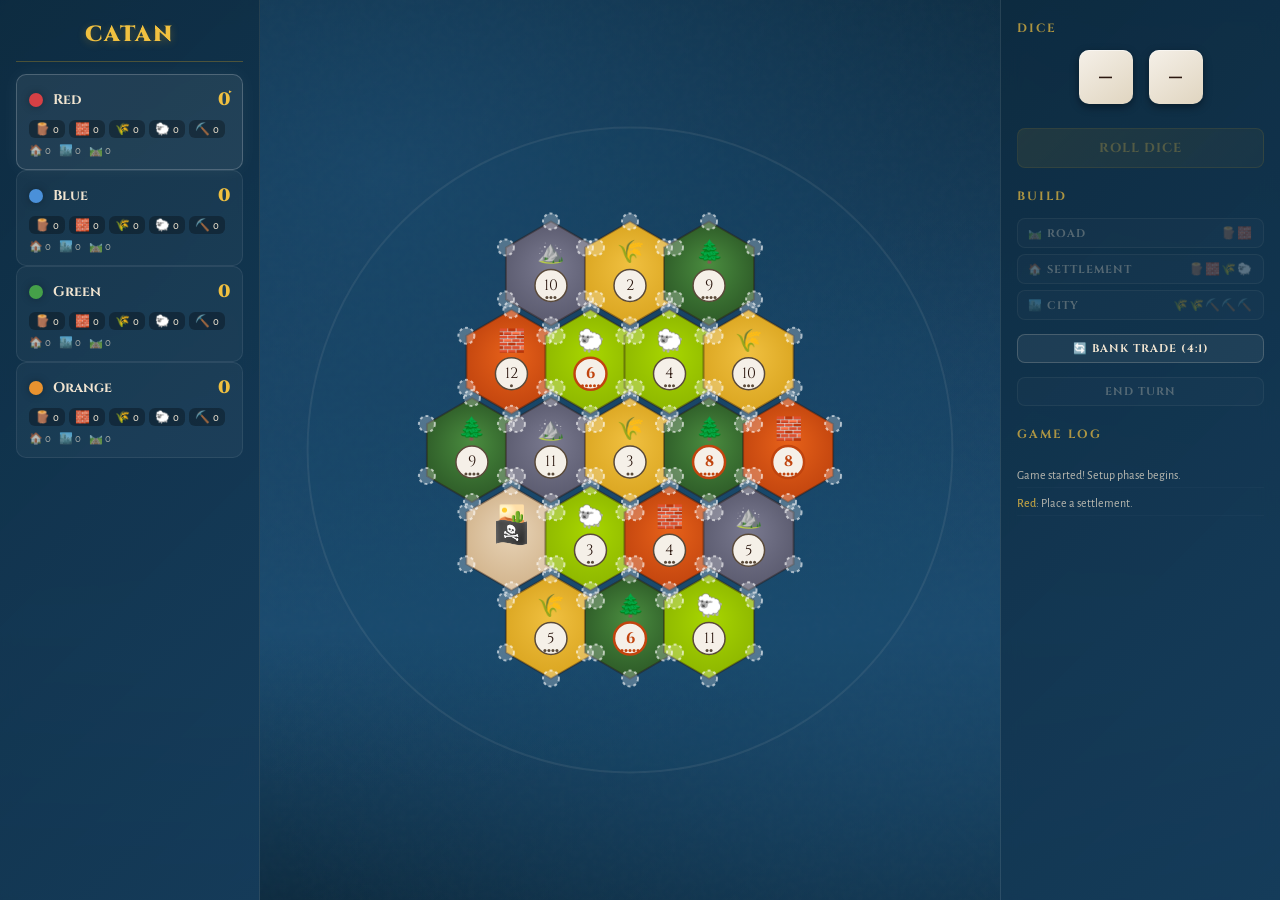
==== index.html @ f08c0a29 "Add files via upload" ====
<!DOCTYPE html>
<html lang="en">
<head>
<meta charset="UTF-8">
<meta name="viewport" content="width=device-width, initial-scale=1.0">
<title>Settlers of Catan</title>
<link href="https://fonts.googleapis.com/css2?family=Cinzel:wght@400;700;900&family=Alegreya+Sans:wght@300;400;500;700&display=swap" rel="stylesheet">
<style>
  *, *::before, *::after { margin: 0; padding: 0; box-sizing: border-box; }

  :root {
    --wood: #2d5a27;
    --wood-light: #4a8c3f;
    --brick: #c1440e;
    --brick-light: #e8621a;
    --sheep: #8db600;
    --sheep-light: #a8d600;
    --wheat: #daa520;
    --wheat-light: #f0c040;
    --ore: #5a5a6e;
    --ore-light: #7a7a90;
    --desert: #d2b48c;
    --desert-light: #e8d4b8;
    --ocean: #1a4a6e;
    --ocean-deep: #0d2b40;
    --sand: #f5e6c8;
    --parchment: #f0e4d0;
    --ink: #2c1810;
    --red-player: #d64045;
    --blue-player: #4a90d9;
    --green-player: #45a049;
    --orange-player: #e8922f;
  }

  body {
    font-family: 'Alegreya Sans', sans-serif;
    background: var(--ocean-deep);
    color: var(--parchment);
    overflow: hidden;
    height: 100vh;
    width: 100vw;
  }

  /* Ocean background with waves */
  .ocean-bg {
    position: fixed;
    inset: 0;
    background:
      radial-gradient(ellipse at 30% 20%, rgba(26, 74, 110, 0.8) 0%, transparent 60%),
      radial-gradient(ellipse at 70% 80%, rgba(26, 74, 110, 0.6) 0%, transparent 50%),
      linear-gradient(180deg, #0d2b40 0%, #163d5c 40%, #1a4a6e 70%, #0d2b40 100%);
    z-index: 0;
  }

  .ocean-bg::before {
    content: '';
    position: absolute;
    inset: 0;
    background: url("data:image/svg+xml,%3Csvg viewBox='0 0 200 200' xmlns='http://www.w3.org/2000/svg'%3E%3Cfilter id='n'%3E%3CfeTurbulence type='fractalNoise' baseFrequency='0.65' numOctaves='3' stitchTiles='stitch'/%3E%3C/filter%3E%3Crect width='100%25' height='100%25' filter='url(%23n)' opacity='0.05'/%3E%3C/svg%3E");
    opacity: 0.4;
  }

  /* Layout */
  .game-container {
    position: relative;
    z-index: 1;
    display: grid;
    grid-template-columns: 260px 1fr 280px;
    height: 100vh;
    gap: 0;
  }

  /* Left Panel - Players */
  .left-panel {
    background: linear-gradient(135deg, rgba(13, 43, 64, 0.95), rgba(22, 61, 92, 0.9));
    border-right: 1px solid rgba(240, 228, 208, 0.1);
    padding: 20px 16px;
    display: flex;
    flex-direction: column;
    gap: 12px;
    overflow-y: auto;
    backdrop-filter: blur(10px);
  }

  .game-title {
    font-family: 'Cinzel', serif;
    font-size: 22px;
    font-weight: 900;
    text-align: center;
    color: var(--wheat-light);
    letter-spacing: 2px;
    text-transform: uppercase;
    padding-bottom: 12px;
    border-bottom: 1px solid rgba(218, 165, 32, 0.3);
    text-shadow: 0 2px 8px rgba(218, 165, 32, 0.3);
  }

  .player-card {
    background: rgba(255, 255, 255, 0.04);
    border: 1px solid rgba(255, 255, 255, 0.08);
    border-radius: 10px;
    padding: 12px;
    transition: all 0.3s ease;
    position: relative;
    overflow: hidden;
  }

  .player-card.active {
    background: rgba(255, 255, 255, 0.08);
    border-color: rgba(255, 255, 255, 0.2);
    box-shadow: 0 0 20px rgba(255, 255, 255, 0.05);
  }

  .player-card.active::before {
    content: '▶';
    position: absolute;
    right: 10px;
    top: 10px;
    font-size: 10px;
    color: var(--wheat-light);
    animation: pulse 1.5s infinite;
  }

  @keyframes pulse {
    0%, 100% { opacity: 1; }
    50% { opacity: 0.3; }
  }

  .player-header {
    display: flex;
    align-items: center;
    gap: 10px;
    margin-bottom: 8px;
  }

  .player-dot {
    width: 14px;
    height: 14px;
    border-radius: 50%;
    flex-shrink: 0;
    box-shadow: 0 0 8px rgba(0,0,0,0.3);
  }

  .player-name {
    font-family: 'Cinzel', serif;
    font-weight: 700;
    font-size: 14px;
    flex: 1;
  }

  .player-vp {
    font-family: 'Cinzel', serif;
    font-size: 18px;
    font-weight: 900;
    color: var(--wheat-light);
  }

  .player-resources {
    display: flex;
    gap: 4px;
    flex-wrap: wrap;
  }

  .res-badge {
    display: flex;
    align-items: center;
    gap: 3px;
    background: rgba(0, 0, 0, 0.3);
    border-radius: 6px;
    padding: 2px 6px;
    font-size: 11px;
    font-weight: 500;
  }

  .res-icon {
    font-size: 12px;
  }

  .player-buildings {
    display: flex;
    gap: 8px;
    margin-top: 6px;
    font-size: 11px;
    opacity: 0.7;
  }

  /* Center - Board */
  .board-area {
    display: flex;
    align-items: center;
    justify-content: center;
    position: relative;
  }

  canvas#board {
    max-width: 100%;
    max-height: 100vh;
  }

  /* Right Panel - Controls */
  .right-panel {
    background: linear-gradient(135deg, rgba(13, 43, 64, 0.95), rgba(22, 61, 92, 0.9));
    border-left: 1px solid rgba(240, 228, 208, 0.1);
    padding: 20px 16px;
    display: flex;
    flex-direction: column;
    gap: 14px;
    overflow-y: auto;
    backdrop-filter: blur(10px);
  }

  .section-label {
    font-family: 'Cinzel', serif;
    font-size: 12px;
    font-weight: 700;
    letter-spacing: 2px;
    text-transform: uppercase;
    color: var(--wheat-light);
    opacity: 0.7;
  }

  /* Dice */
  .dice-area {
    display: flex;
    flex-direction: column;
    align-items: center;
    gap: 12px;
  }

  .dice-row {
    display: flex;
    gap: 16px;
  }

  .die {
    width: 54px;
    height: 54px;
    background: linear-gradient(145deg, #f5f0e8, #e0d5c0);
    border-radius: 10px;
    display: flex;
    align-items: center;
    justify-content: center;
    font-family: 'Cinzel', serif;
    font-size: 26px;
    font-weight: 900;
    color: var(--ink);
    box-shadow:
      0 3px 8px rgba(0,0,0,0.4),
      inset 0 1px 0 rgba(255,255,255,0.5);
    transition: transform 0.3s;
    user-select: none;
  }

  .die.rolling {
    animation: diceShake 0.4s ease-in-out;
  }

  @keyframes diceShake {
    0%, 100% { transform: rotate(0deg) scale(1); }
    20% { transform: rotate(-15deg) scale(1.1); }
    40% { transform: rotate(10deg) scale(0.95); }
    60% { transform: rotate(-5deg) scale(1.05); }
    80% { transform: rotate(3deg) scale(1); }
  }

  .dice-total {
    font-family: 'Cinzel', serif;
    font-size: 14px;
    font-weight: 700;
    color: var(--wheat-light);
    opacity: 0.8;
  }

  /* Buttons */
  .btn {
    font-family: 'Cinzel', serif;
    font-weight: 700;
    font-size: 13px;
    letter-spacing: 1px;
    padding: 10px 16px;
    border: 1px solid rgba(240, 228, 208, 0.2);
    border-radius: 8px;
    background: rgba(255, 255, 255, 0.06);
    color: var(--parchment);
    cursor: pointer;
    transition: all 0.2s;
    text-transform: uppercase;
    width: 100%;
  }

  .btn:hover:not(:disabled) {
    background: rgba(255, 255, 255, 0.12);
    border-color: rgba(240, 228, 208, 0.35);
    transform: translateY(-1px);
  }

  .btn:active:not(:disabled) {
    transform: translateY(0);
  }

  .btn:disabled {
    opacity: 0.3;
    cursor: not-allowed;
  }

  .btn.primary {
    background: linear-gradient(135deg, rgba(218, 165, 32, 0.3), rgba(218, 165, 32, 0.15));
    border-color: rgba(218, 165, 32, 0.4);
    color: var(--wheat-light);
  }

  .btn.primary:hover:not(:disabled) {
    background: linear-gradient(135deg, rgba(218, 165, 32, 0.4), rgba(218, 165, 32, 0.25));
  }

  .btn-sm {
    padding: 6px 10px;
    font-size: 11px;
  }

  /* Build menu */
  .build-options {
    display: flex;
    flex-direction: column;
    gap: 6px;
  }

  .build-btn {
    display: flex;
    align-items: center;
    justify-content: space-between;
    text-align: left;
  }

  .build-cost {
    display: flex;
    gap: 3px;
    font-size: 12px;
  }

  /* Log */
  .log-area {
    flex: 1;
    min-height: 0;
    display: flex;
    flex-direction: column;
  }

  .log-messages {
    flex: 1;
    overflow-y: auto;
    display: flex;
    flex-direction: column;
    gap: 4px;
    padding: 8px 0;
    min-height: 100px;
  }

  .log-msg {
    font-size: 12px;
    line-height: 1.4;
    opacity: 0.75;
    padding: 3px 0;
    border-bottom: 1px solid rgba(255,255,255,0.03);
  }

  .log-msg .highlight {
    color: var(--wheat-light);
    font-weight: 500;
  }

  /* Trade modal */
  .modal-overlay {
    display: none;
    position: fixed;
    inset: 0;
    background: rgba(0, 0, 0, 0.7);
    z-index: 100;
    align-items: center;
    justify-content: center;
    backdrop-filter: blur(4px);
  }

  .modal-overlay.show {
    display: flex;
  }

  .modal {
    background: linear-gradient(145deg, #1a3a52, #0d2b40);
    border: 1px solid rgba(240, 228, 208, 0.15);
    border-radius: 16px;
    padding: 28px;
    min-width: 380px;
    max-width: 440px;
    box-shadow: 0 20px 60px rgba(0, 0, 0, 0.5);
  }

  .modal h3 {
    font-family: 'Cinzel', serif;
    font-size: 18px;
    color: var(--wheat-light);
    margin-bottom: 20px;
    text-align: center;
  }

  .trade-row {
    display: flex;
    align-items: center;
    justify-content: space-between;
    margin-bottom: 12px;
    padding: 8px 12px;
    background: rgba(0,0,0,0.2);
    border-radius: 8px;
  }

  .trade-row label {
    display: flex;
    align-items: center;
    gap: 6px;
    font-size: 14px;
    min-width: 90px;
  }

  .trade-controls {
    display: flex;
    align-items: center;
    gap: 8px;
  }

  .trade-controls button {
    width: 28px;
    height: 28px;
    border-radius: 50%;
    border: 1px solid rgba(240, 228, 208, 0.2);
    background: rgba(255, 255, 255, 0.08);
    color: var(--parchment);
    font-size: 16px;
    cursor: pointer;
    display: flex;
    align-items: center;
    justify-content: center;
    transition: all 0.15s;
  }

  .trade-controls button:hover {
    background: rgba(255, 255, 255, 0.15);
  }

  .trade-controls span {
    width: 24px;
    text-align: center;
    font-weight: 700;
    font-size: 16px;
  }

  .modal-btns {
    display: flex;
    gap: 10px;
    margin-top: 20px;
  }

  .modal-btns .btn { flex: 1; }

  /* Notification toast */
  .toast {
    position: fixed;
    top: 20px;
    left: 50%;
    transform: translateX(-50%) translateY(-100px);
    background: linear-gradient(135deg, rgba(218, 165, 32, 0.95), rgba(192, 140, 20, 0.95));
    color: var(--ink);
    padding: 12px 24px;
    border-radius: 10px;
    font-family: 'Cinzel', serif;
    font-weight: 700;
    font-size: 14px;
    z-index: 200;
    transition: transform 0.4s cubic-bezier(0.34, 1.56, 0.64, 1);
    box-shadow: 0 8px 30px rgba(0,0,0,0.4);
    text-align: center;
  }

  .toast.show {
    transform: translateX(-50%) translateY(0);
  }

  /* Robber highlight */
  .robber-mode .board-area { cursor: crosshair; }

  /* Scrollbar */
  ::-webkit-scrollbar { width: 4px; }
  ::-webkit-scrollbar-track { background: transparent; }
  ::-webkit-scrollbar-thumb { background: rgba(240, 228, 208, 0.15); border-radius: 2px; }

  /* Responsive */
  @media (max-width: 1100px) {
    .game-container {
      grid-template-columns: 220px 1fr 240px;
    }
  }

  @media (max-width: 860px) {
    .game-container {
      grid-template-columns: 1fr;
      grid-template-rows: auto 1fr auto;
      height: auto;
      min-height: 100vh;
    }
    .left-panel {
      flex-direction: row;
      flex-wrap: wrap;
      border-right: none;
      border-bottom: 1px solid rgba(240, 228, 208, 0.1);
    }
    .player-card { flex: 1; min-width: 160px; }
    .board-area { min-height: 400px; }
    .right-panel {
      border-left: none;
      border-top: 1px solid rgba(240, 228, 208, 0.1);
    }
  }
</style>
</head>
<body>

<div class="ocean-bg"></div>

<div class="game-container">
  <!-- Left Panel - Players -->
  <div class="left-panel">
    <div class="game-title">Catan</div>
    <div id="players-container"></div>
  </div>

  <!-- Center - Board -->
  <div class="board-area" id="boardArea">
    <canvas id="board"></canvas>
  </div>

  <!-- Right Panel - Controls -->
  <div class="right-panel">
    <div class="section-label">Dice</div>
    <div class="dice-area">
      <div class="dice-row">
        <div class="die" id="die1">–</div>
        <div class="die" id="die2">–</div>
      </div>
      <div class="dice-total" id="diceTotal"></div>
      <button class="btn primary" id="rollBtn" onclick="rollDice()">Roll Dice</button>
    </div>

    <div class="section-label" style="margin-top:6px">Build</div>
    <div class="build-options">
      <button class="btn build-btn btn-sm" id="buildRoadBtn" onclick="startBuild('road')" disabled>
        <span>🛤️ Road</span>
        <span class="build-cost">🪵🧱</span>
      </button>
      <button class="btn build-btn btn-sm" id="buildSettlementBtn" onclick="startBuild('settlement')" disabled>
        <span>🏠 Settlement</span>
        <span class="build-cost">🪵🧱🌾🐑</span>
      </button>
      <button class="btn build-btn btn-sm" id="buildCityBtn" onclick="startBuild('city')" disabled>
        <span>🏙️ City</span>
        <span class="build-cost">🌾🌾⛏️⛏️⛏️</span>
      </button>
    </div>

    <button class="btn btn-sm" onclick="openTrade()">🔄 Bank Trade (4:1)</button>
    <button class="btn btn-sm" id="endTurnBtn" onclick="endTurn()" disabled>End Turn</button>

    <div class="section-label" style="margin-top:6px">Game Log</div>
    <div class="log-area">
      <div class="log-messages" id="logMessages"></div>
    </div>
  </div>
</div>

<!-- Trade Modal -->
<div class="modal-overlay" id="tradeModal">
  <div class="modal">
    <h3>Bank Trade (4:1)</h3>
    <div class="section-label" style="margin-bottom:8px">Give (4 of one resource)</div>
    <div id="tradeGive"></div>
    <div class="section-label" style="margin:12px 0 8px">Receive (1 resource)</div>
    <div id="tradeReceive"></div>
    <div class="modal-btns">
      <button class="btn" onclick="closeTrade()">Cancel</button>
      <button class="btn primary" onclick="executeTrade()">Trade</button>
    </div>
  </div>
</div>

<!-- Toast -->
<div class="toast" id="toast"></div>

<script>
// ============================================
// GAME STATE
// ============================================

const RESOURCES = ['wood', 'brick', 'wheat', 'sheep', 'ore'];
const RES_COLORS = {
  wood: '#2d5a27', brick: '#c1440e', wheat: '#daa520',
  sheep: '#8db600', ore: '#5a5a6e', desert: '#d2b48c'
};
const RES_LIGHT = {
  wood: '#4a8c3f', brick: '#e8621a', wheat: '#f0c040',
  sheep: '#a8d600', ore: '#7a7a90', desert: '#e8d4b8'
};
const RES_EMOJI = {
  wood: '🪵', brick: '🧱', wheat: '🌾', sheep: '🐑', ore: '⛏️'
};
const PLAYER_COLORS = ['#d64045', '#4a90d9', '#45a049', '#e8922f'];
const PLAYER_NAMES = ['Red', 'Blue', 'Green', 'Orange'];

// Board layout: rows of hex counts
const HEX_ROWS = [3, 4, 5, 4, 3];

// Standard Catan resource distribution
const TILE_RESOURCES = [
  'ore','wheat','wood',
  'brick','sheep','sheep','wheat',
  'wood','ore','wheat','wood','brick','desert',
  'sheep','brick','ore','wheat',
  'wood','sheep'
];

const TILE_NUMBERS = [
  10, 2, 9,
  12, 6, 4, 10,
  9, 11, 3, 8, 8, 0,
  3, 4, 5, 5,
  6, 11
];

let state = {
  phase: 'setup1', // setup1, setup2, play
  currentPlayer: 0,
  setupRound: 0,
  players: [],
  hexes: [],
  vertices: [],
  edges: [],
  robberHex: -1,
  diceRoll: null,
  hasRolled: false,
  buildMode: null,
  winner: null,
  setupSettlement: false,
  setupRoad: false,
  turnOrder: [0, 1, 2, 3, 3, 2, 1, 0],
  setupIndex: 0,
};

// ============================================
// BOARD GEOMETRY
// ============================================

const HEX_SIZE = 52;
let hexCenters = [];
let vertexPositions = [];
let edgePositions = [];
let canvas, ctx;
let boardOffsetX = 0, boardOffsetY = 0;

function initBoard() {
  canvas = document.getElementById('board');
  const area = document.getElementById('boardArea');
  canvas.width = area.clientWidth;
  canvas.height = area.clientHeight;
  ctx = canvas.getContext('2d');

  boardOffsetX = canvas.width / 2;
  boardOffsetY = canvas.height / 2;

  // Calculate hex centers
  hexCenters = [];
  const h = HEX_SIZE * Math.sqrt(3);
  let idx = 0;
  const totalRows = HEX_ROWS.length;

  for (let row = 0; row < totalRows; row++) {
    const count = HEX_ROWS[row];
    const rowOffset = (count - 1) / 2;
    for (let col = 0; col < count; col++) {
      const x = (col - rowOffset) * (HEX_SIZE * 1.5 + HEX_SIZE * 0.02);
      const y = (row - (totalRows - 1) / 2) * (h * 0.98);
      hexCenters.push({ x, y, idx });
      idx++;
    }
  }

  // Build hex data
  state.hexes = hexCenters.map((center, i) => ({
    x: center.x,
    y: center.y,
    resource: TILE_RESOURCES[i],
    number: TILE_NUMBERS[i],
    hasRobber: TILE_RESOURCES[i] === 'desert',
  }));

  state.robberHex = state.hexes.findIndex(h => h.resource === 'desert');

  // Calculate vertex positions (corners of hexes)
  const vertexMap = new Map();
  vertexPositions = [];

  state.hexes.forEach((hex, hi) => {
    hex.vertices = [];
    for (let i = 0; i < 6; i++) {
      const angle = (Math.PI / 3) * i - Math.PI / 6;
      const vx = hex.x + HEX_SIZE * Math.cos(angle);
      const vy = hex.y + HEX_SIZE * Math.sin(angle);
      const key = `${Math.round(vx * 10)},${Math.round(vy * 10)}`;
      if (!vertexMap.has(key)) {
        vertexMap.set(key, vertexPositions.length);
        vertexPositions.push({ x: vx, y: vy, hexes: [], building: null, player: -1 });
      }
      hex.vertices.push(vertexMap.get(key));
      vertexPositions[vertexMap.get(key)].hexes.push(hi);
    }
  });

  state.vertices = vertexPositions;

  // Calculate edges
  const edgeMap = new Map();
  edgePositions = [];

  state.hexes.forEach(hex => {
    for (let i = 0; i < 6; i++) {
      const v1 = hex.vertices[i];
      const v2 = hex.vertices[(i + 1) % 6];
      const key = [Math.min(v1, v2), Math.max(v1, v2)].join('-');
      if (!edgeMap.has(key)) {
        edgeMap.set(key, edgePositions.length);
        edgePositions.push({ v1, v2, road: null, player: -1 });
      }
    }
  });

  state.edges = edgePositions;

  // Initialize players
  state.players = PLAYER_NAMES.map((name, i) => ({
    name,
    color: PLAYER_COLORS[i],
    resources: { wood: 0, brick: 0, wheat: 0, sheep: 0, ore: 0 },
    settlements: [],
    cities: [],
    roads: [],
    vp: 0,
  }));

  state.phase = 'setup1';
  state.currentPlayer = 0;
  state.setupIndex = 0;
  state.setupSettlement = true;
  state.setupRoad = false;

  canvas.addEventListener('click', handleBoardClick);

  log(`Game started! Setup phase begins.`);
  log(`<span class="highlight">${PLAYER_NAMES[0]}</span>: Place a settlement.`);
  updateUI();
  drawBoard();
}

// ============================================
// DRAWING
// ============================================

function drawBoard() {
  ctx.clearRect(0, 0, canvas.width, canvas.height);

  // Draw water border hexes (decorative)
  drawWaterRing();

  // Draw hexes
  state.hexes.forEach((hex, i) => drawHex(hex, i));

  // Draw edges (roads)
  state.edges.forEach((edge, i) => {
    if (edge.player >= 0) drawRoad(edge);
  });

  // Draw vertices (settlements/cities)
  state.vertices.forEach((v, i) => {
    if (v.building) drawBuilding(v);
  });

  // Draw placement indicators in setup or build mode
  if (state.phase.startsWith('setup') && state.setupSettlement) {
    drawValidSettlementSpots();
  }
  if (state.phase.startsWith('setup') && state.setupRoad) {
    drawValidRoadSpots();
  }
  if (state.buildMode === 'settlement') drawValidSettlementSpots();
  if (state.buildMode === 'road') drawValidRoadSpots();
  if (state.buildMode === 'city') drawValidCitySpots();
}

function drawWaterRing() {
  const waterColor = 'rgba(26, 74, 110, 0.4)';
  // Draw a decorative ring of partial hexes
  const outerRadius = HEX_SIZE * 6.2;
  ctx.save();
  ctx.translate(boardOffsetX, boardOffsetY);
  ctx.beginPath();
  ctx.arc(0, 0, outerRadius, 0, Math.PI * 2);
  ctx.fillStyle = 'rgba(26, 74, 110, 0.15)';
  ctx.fill();
  ctx.strokeStyle = 'rgba(240, 228, 208, 0.08)';
  ctx.lineWidth = 2;
  ctx.stroke();
  ctx.restore();
}

function drawHex(hex, index) {
  ctx.save();
  ctx.translate(boardOffsetX + hex.x, boardOffsetY + hex.y);

  // Hex path
  ctx.beginPath();
  for (let i = 0; i < 6; i++) {
    const angle = (Math.PI / 3) * i - Math.PI / 6;
    const x = HEX_SIZE * Math.cos(angle);
    const y = HEX_SIZE * Math.sin(angle);
    if (i === 0) ctx.moveTo(x, y);
    else ctx.lineTo(x, y);
  }
  ctx.closePath();

  // Fill
  const res = hex.resource;
  const grad = ctx.createRadialGradient(0, -10, 0, 0, 0, HEX_SIZE);
  grad.addColorStop(0, RES_LIGHT[res]);
  grad.addColorStop(1, RES_COLORS[res]);
  ctx.fillStyle = grad;
  ctx.fill();

  // Border
  ctx.strokeStyle = 'rgba(44, 24, 16, 0.4)';
  ctx.lineWidth = 2;
  ctx.stroke();

  // Resource icon
  const icons = { wood: '🌲', brick: '🧱', wheat: '🌾', sheep: '🐑', ore: '⛰️', desert: '🏜️' };
  ctx.font = '22px serif';
  ctx.textAlign = 'center';
  ctx.fillText(icons[res], 0, -14);

  // Number token
  if (hex.number > 0) {
    ctx.beginPath();
    ctx.arc(0, 12, 16, 0, Math.PI * 2);
    ctx.fillStyle = '#f5f0e8';
    ctx.fill();
    ctx.strokeStyle = hex.number === 6 || hex.number === 8 ? '#c1440e' : '#5a4a3a';
    ctx.lineWidth = hex.number === 6 || hex.number === 8 ? 2.5 : 1.5;
    ctx.stroke();

    ctx.font = `${hex.number === 6 || hex.number === 8 ? 'bold ' : ''}15px 'Cinzel', serif`;
    ctx.fillStyle = hex.number === 6 || hex.number === 8 ? '#c1440e' : '#2c1810';
    ctx.textAlign = 'center';
    ctx.textBaseline = 'middle';
    ctx.fillText(hex.number, 0, 13);

    // Probability dots
    const dots = getProbDots(hex.number);
    const dotY = 24;
    const dotSpacing = 4;
    const startX = -(dots - 1) * dotSpacing / 2;
    for (let d = 0; d < dots; d++) {
      ctx.beginPath();
      ctx.arc(startX + d * dotSpacing, dotY, 1.5, 0, Math.PI * 2);
      ctx.fillStyle = hex.number === 6 || hex.number === 8 ? '#c1440e' : '#5a4a3a';
      ctx.fill();
    }
  }

  // Robber
  if (hex.hasRobber) {
    ctx.font = '28px serif';
    ctx.fillText('🏴‍☠️', 0, hex.number > 0 ? -14 : 4);
  }

  ctx.restore();
}

function getProbDots(num) {
  const probs = {2:1, 3:2, 4:3, 5:4, 6:5, 8:5, 9:4, 10:3, 11:2, 12:1};
  return probs[num] || 0;
}

function drawRoad(edge) {
  const v1 = state.vertices[edge.v1];
  const v2 = state.vertices[edge.v2];
  ctx.save();
  ctx.beginPath();
  ctx.moveTo(boardOffsetX + v1.x, boardOffsetY + v1.y);
  ctx.lineTo(boardOffsetX + v2.x, boardOffsetY + v2.y);
  ctx.strokeStyle = state.players[edge.player].color;
  ctx.lineWidth = 6;
  ctx.lineCap = 'round';
  ctx.stroke();
  ctx.strokeStyle = 'rgba(0,0,0,0.3)';
  ctx.lineWidth = 8;
  ctx.globalCompositeOperation = 'destination-over';
  ctx.stroke();
  ctx.restore();
}

function drawBuilding(vertex) {
  const x = boardOffsetX + vertex.x;
  const y = boardOffsetY + vertex.y;
  const color = state.players[vertex.player].color;

  ctx.save();
  if (vertex.building === 'settlement') {
    // House shape
    ctx.beginPath();
    ctx.moveTo(x, y - 12);
    ctx.lineTo(x + 10, y - 2);
    ctx.lineTo(x + 10, y + 8);
    ctx.lineTo(x - 10, y + 8);
    ctx.lineTo(x - 10, y - 2);
    ctx.closePath();
    ctx.fillStyle = color;
    ctx.fill();
    ctx.strokeStyle = 'rgba(0,0,0,0.4)';
    ctx.lineWidth = 1.5;
    ctx.stroke();
  } else if (vertex.building === 'city') {
    // Larger building
    ctx.beginPath();
    ctx.moveTo(x - 6, y - 14);
    ctx.lineTo(x + 6, y - 14);
    ctx.lineTo(x + 6, y - 6);
    ctx.lineTo(x + 13, y - 6);
    ctx.lineTo(x + 13, y + 10);
    ctx.lineTo(x - 13, y + 10);
    ctx.lineTo(x - 13, y - 6);
    ctx.lineTo(x - 6, y - 6);
    ctx.closePath();
    ctx.fillStyle = color;
    ctx.fill();
    ctx.strokeStyle = 'rgba(0,0,0,0.4)';
    ctx.lineWidth = 1.5;
    ctx.stroke();
  }
  ctx.restore();
}

function drawValidSettlementSpots() {
  const valid = getValidSettlementVertices();
  valid.forEach(vi => {
    const v = state.vertices[vi];
    ctx.save();
    ctx.beginPath();
    ctx.arc(boardOffsetX + v.x, boardOffsetY + v.y, 8, 0, Math.PI * 2);
    ctx.fillStyle = 'rgba(255, 255, 255, 0.25)';
    ctx.fill();
    ctx.strokeStyle = 'rgba(255, 255, 255, 0.6)';
    ctx.lineWidth = 2;
    ctx.setLineDash([3, 3]);
    ctx.stroke();
    ctx.restore();
  });
}

function drawValidRoadSpots() {
  const valid = getValidRoadEdges();
  valid.forEach(ei => {
    const e = state.edges[ei];
    const v1 = state.vertices[e.v1];
    const v2 = state.vertices[e.v2];
    ctx.save();
    ctx.beginPath();
    ctx.moveTo(boardOffsetX + v1.x, boardOffsetY + v1.y);
    ctx.lineTo(boardOffsetX + v2.x, boardOffsetY + v2.y);
    ctx.strokeStyle = 'rgba(255, 255, 255, 0.35)';
    ctx.lineWidth = 4;
    ctx.setLineDash([4, 4]);
    ctx.lineCap = 'round';
    ctx.stroke();
    ctx.restore();
  });
}

function drawValidCitySpots() {
  const p = state.currentPlayer;
  state.players[p].settlements.forEach(vi => {
    const v = state.vertices[vi];
    ctx.save();
    ctx.beginPath();
    ctx.arc(boardOffsetX + v.x, boardOffsetY + v.y, 12, 0, Math.PI * 2);
    ctx.strokeStyle = 'rgba(255, 255, 255, 0.6)';
    ctx.lineWidth = 2;
    ctx.setLineDash([3, 3]);
    ctx.stroke();
    ctx.restore();
  });
}

// ============================================
// GAME LOGIC
// ============================================

function getAdjacentVertices(vi) {
  const results = new Set();
  state.edges.forEach(e => {
    if (e.v1 === vi) results.add(e.v2);
    if (e.v2 === vi) results.add(e.v1);
  });
  return [...results];
}

function getValidSettlementVertices() {
  const p = state.currentPlayer;
  const valid = [];

  state.vertices.forEach((v, vi) => {
    if (v.building) return;

    // Distance rule: no adjacent buildings
    const adj = getAdjacentVertices(vi);
    if (adj.some(avi => state.vertices[avi].building)) return;

    if (state.phase === 'play') {
      // Must be connected to player's road
      const connected = state.edges.some(e =>
        e.player === p && (e.v1 === vi || e.v2 === vi)
      );
      if (!connected) return;
    }

    valid.push(vi);
  });

  return valid;
}

function getValidRoadEdges() {
  const p = state.currentPlayer;
  const valid = [];

  state.edges.forEach((e, ei) => {
    if (e.player >= 0) return;

    if (state.phase.startsWith('setup') && state.setupRoad) {
      // Must connect to the just-placed settlement
      const lastSettlement = state.players[p].settlements[state.players[p].settlements.length - 1];
      if (e.v1 !== lastSettlement && e.v2 !== lastSettlement) return;
    } else {
      // Must connect to player's existing network
      const connected =
        state.vertices[e.v1].player === p ||
        state.vertices[e.v2].player === p ||
        state.edges.some(other =>
          other.player === p && (
            other.v1 === e.v1 || other.v2 === e.v1 ||
            other.v1 === e.v2 || other.v2 === e.v2
          )
        );
      if (!connected) return;
    }

    valid.push(ei);
  });

  return valid;
}

function handleBoardClick(event) {
  const rect = canvas.getBoundingClientRect();
  const mx = event.clientX - rect.left;
  const my = event.clientY - rect.top;

  // Setup phase: settlement placement
  if ((state.phase.startsWith('setup') && state.setupSettlement) || state.buildMode === 'settlement') {
    const valid = getValidSettlementVertices();
    let closest = -1, closestDist = 20;
    valid.forEach(vi => {
      const v = state.vertices[vi];
      const d = Math.hypot(boardOffsetX + v.x - mx, boardOffsetY + v.y - my);
      if (d < closestDist) { closestDist = d; closest = vi; }
    });

    if (closest >= 0) {
      placeSettlement(closest);
      return;
    }
  }

  // Setup phase: road placement
  if ((state.phase.startsWith('setup') && state.setupRoad) || state.buildMode === 'road') {
    const valid = getValidRoadEdges();
    let closest = -1, closestDist = 18;
    valid.forEach(ei => {
      const e = state.edges[ei];
      const v1 = state.vertices[e.v1];
      const v2 = state.vertices[e.v2];
      const emx = (boardOffsetX + v1.x + boardOffsetX + v2.x) / 2;
      const emy = (boardOffsetY + v1.y + boardOffsetY + v2.y) / 2;
      const d = Math.hypot(emx - mx, emy - my);
      if (d < closestDist) { closestDist = d; closest = ei; }
    });

    if (closest >= 0) {
      placeRoad(closest);
      return;
    }
  }

  // City upgrade
  if (state.buildMode === 'city') {
    const p = state.currentPlayer;
    let closest = -1, closestDist = 20;
    state.players[p].settlements.forEach(vi => {
      const v = state.vertices[vi];
      const d = Math.hypot(boardOffsetX + v.x - mx, boardOffsetY + v.y - my);
      if (d < closestDist) { closestDist = d; closest = vi; }
    });

    if (closest >= 0) {
      upgradeCity(closest);
      return;
    }
  }

  // Robber placement
  if (state.buildMode === 'robber') {
    let closest = -1, closestDist = HEX_SIZE;
    state.hexes.forEach((hex, hi) => {
      if (hi === state.robberHex) return;
      const d = Math.hypot(boardOffsetX + hex.x - mx, boardOffsetY + hex.y - my);
      if (d < closestDist) { closestDist = d; closest = hi; }
    });

    if (closest >= 0) {
      state.hexes[state.robberHex].hasRobber = false;
      state.hexes[closest].hasRobber = true;
      state.robberHex = closest;
      state.buildMode = null;
      document.body.classList.remove('robber-mode');
      log(`<span class="highlight">${PLAYER_NAMES[state.currentPlayer]}</span> moved the robber.`);
      drawBoard();
      updateUI();
    }
  }
}

function placeSettlement(vi) {
  const p = state.currentPlayer;
  state.vertices[vi].building = 'settlement';
  state.vertices[vi].player = p;
  state.players[p].settlements.push(vi);
  state.players[p].vp++;

  log(`<span class="highlight">${PLAYER_NAMES[p]}</span> built a settlement.`);

  // In setup phase 2, give resources for second settlement
  if (state.phase === 'setup2') {
    state.vertices[vi].hexes.forEach(hi => {
      const hex = state.hexes[hi];
      if (hex.resource !== 'desert') {
        state.players[p].resources[hex.resource]++;
      }
    });
  }

  if (state.phase.startsWith('setup')) {
    state.setupSettlement = false;
    state.setupRoad = true;
    log(`<span class="highlight">${PLAYER_NAMES[p]}</span>: Place a road.`);
  } else {
    // Pay resources
    state.players[p].resources.wood--;
    state.players[p].resources.brick--;
    state.players[p].resources.wheat--;
    state.players[p].resources.sheep--;
    state.buildMode = null;
  }

  checkWin();
  drawBoard();
  updateUI();
}

function placeRoad(ei) {
  const p = state.currentPlayer;
  state.edges[ei].player = p;
  state.players[p].roads.push(ei);

  log(`<span class="highlight">${PLAYER_NAMES[p]}</span> built a road.`);

  if (state.phase.startsWith('setup')) {
    state.setupRoad = false;
    advanceSetup();
  } else {
    state.players[p].resources.wood--;
    state.players[p].resources.brick--;
    state.buildMode = null;
  }

  drawBoard();
  updateUI();
}

function upgradeCity(vi) {
  const p = state.currentPlayer;
  state.vertices[vi].building = 'city';
  state.players[p].settlements = state.players[p].settlements.filter(s => s !== vi);
  state.players[p].cities.push(vi);
  state.players[p].vp++;
  state.players[p].resources.wheat -= 2;
  state.players[p].resources.ore -= 3;
  state.buildMode = null;

  log(`<span class="highlight">${PLAYER_NAMES[p]}</span> built a city!`);
  checkWin();
  drawBoard();
  updateUI();
}

function advanceSetup() {
  state.setupIndex++;

  if (state.setupIndex < 4) {
    state.currentPlayer = state.turnOrder[state.setupIndex];
    state.phase = 'setup1';
  } else if (state.setupIndex < 8) {
    state.currentPlayer = state.turnOrder[state.setupIndex];
    state.phase = 'setup2';
  } else {
    state.phase = 'play';
    state.currentPlayer = 0;
    state.hasRolled = false;
    log(`Setup complete! <span class="highlight">${PLAYER_NAMES[0]}</span>'s turn — roll the dice.`);
    showToast('Setup complete! Let\'s play!');
    updateUI();
    return;
  }

  state.setupSettlement = true;
  state.setupRoad = false;
  log(`<span class="highlight">${PLAYER_NAMES[state.currentPlayer]}</span>: Place a settlement.`);
  updateUI();
}

function rollDice() {
  if (state.phase !== 'play' || state.hasRolled) return;

  const d1 = Math.floor(Math.random() * 6) + 1;
  const d2 = Math.floor(Math.random() * 6) + 1;
  const total = d1 + d2;
  state.diceRoll = total;
  state.hasRolled = true;

  // Animate dice
  const die1 = document.getElementById('die1');
  const die2 = document.getElementById('die2');
  die1.classList.add('rolling');
  die2.classList.add('rolling');
  setTimeout(() => {
    die1.textContent = d1;
    die2.textContent = d2;
    die1.classList.remove('rolling');
    die2.classList.remove('rolling');
    document.getElementById('diceTotal').textContent = `Total: ${total}`;
  }, 400);

  log(`<span class="highlight">${PLAYER_NAMES[state.currentPlayer]}</span> rolled ${d1} + ${d2} = <span class="highlight">${total}</span>`);

  if (total === 7) {
    // Robber
    log(`Robber activated! Move the robber.`);
    state.buildMode = 'robber';
    document.body.classList.add('robber-mode');

    // Discard if > 7 cards (simplified: just log it)
    state.players.forEach((p, i) => {
      const count = Object.values(p.resources).reduce((a, b) => a + b, 0);
      if (count > 7) {
        const discard = Math.floor(count / 2);
        let discarded = 0;
        for (const res of RESOURCES) {
          while (p.resources[res] > 0 && discarded < discard) {
            p.resources[res]--;
            discarded++;
          }
        }
        log(`${PLAYER_NAMES[i]} discarded ${discard} cards.`);
      }
    });
  } else {
    // Distribute resources
    state.hexes.forEach((hex, hi) => {
      if (hex.number === total && !hex.hasRobber && hex.resource !== 'desert') {
        hex.vertices.forEach(vi => {
          const v = state.vertices[vi];
          if (v.building === 'settlement') {
            state.players[v.player].resources[hex.resource]++;
          } else if (v.building === 'city') {
            state.players[v.player].resources[hex.resource] += 2;
          }
        });
      }
    });
  }

  updateUI();
  drawBoard();
}

function startBuild(type) {
  if (state.buildMode === type) {
    state.buildMode = null;
  } else {
    state.buildMode = type;
  }
  drawBoard();
  updateUI();
}

function endTurn() {
  if (state.phase !== 'play' || !state.hasRolled) return;

  state.currentPlayer = (state.currentPlayer + 1) % 4;
  state.hasRolled = false;
  state.buildMode = null;
  state.diceRoll = null;

  document.getElementById('die1').textContent = '–';
  document.getElementById('die2').textContent = '–';
  document.getElementById('diceTotal').textContent = '';

  log(`<span class="highlight">${PLAYER_NAMES[state.currentPlayer]}</span>'s turn.`);
  showToast(`${PLAYER_NAMES[state.currentPlayer]}'s Turn`);
  updateUI();
  drawBoard();
}

function canAfford(type) {
  const p = state.players[state.currentPlayer];
  const r = p.resources;
  switch (type) {
    case 'road': return r.wood >= 1 && r.brick >= 1;
    case 'settlement': return r.wood >= 1 && r.brick >= 1 && r.wheat >= 1 && r.sheep >= 1;
    case 'city': return r.wheat >= 2 && r.ore >= 3;
  }
  return false;
}

function checkWin() {
  state.players.forEach((p, i) => {
    if (p.vp >= 10 && !state.winner) {
      state.winner = i;
      showToast(`🎉 ${PLAYER_NAMES[i]} wins with ${p.vp} Victory Points!`);
      log(`🎉 <span class="highlight">${PLAYER_NAMES[i]} wins the game!</span>`);
    }
  });
}

// ============================================
// TRADE
// ============================================

let tradeGive = { wood: 0, brick: 0, wheat: 0, sheep: 0, ore: 0 };
let tradeReceive = { wood: 0, brick: 0, wheat: 0, sheep: 0, ore: 0 };

function openTrade() {
  if (state.phase !== 'play' || !state.hasRolled) return;
  tradeGive = { wood: 0, brick: 0, wheat: 0, sheep: 0, ore: 0 };
  tradeReceive = { wood: 0, brick: 0, wheat: 0, sheep: 0, ore: 0 };
  renderTrade();
  document.getElementById('tradeModal').classList.add('show');
}

function closeTrade() {
  document.getElementById('tradeModal').classList.remove('show');
}

function renderTrade() {
  const p = state.players[state.currentPlayer];
  const giveDiv = document.getElementById('tradeGive');
  const recDiv = document.getElementById('tradeReceive');

  giveDiv.innerHTML = RESOURCES.map(r => `
    <div class="trade-row">
      <label>${RES_EMOJI[r]} ${r} (${p.resources[r]})</label>
      <div class="trade-controls">
        <button onclick="adjustTrade('give','${r}',-4)">−</button>
        <span>${tradeGive[r]}</span>
        <button onclick="adjustTrade('give','${r}',4)">+</button>
      </div>
    </div>
  `).join('');

  recDiv.innerHTML = RESOURCES.map(r => `
    <div class="trade-row">
      <label>${RES_EMOJI[r]} ${r}</label>
      <div class="trade-controls">
        <button onclick="adjustTrade('receive','${r}',-1)">−</button>
        <span>${tradeReceive[r]}</span>
        <button onclick="adjustTrade('receive','${r}',1)">+</button>
      </div>
    </div>
  `).join('');
}

function adjustTrade(side, res, amount) {
  const obj = side === 'give' ? tradeGive : tradeReceive;
  obj[res] = Math.max(0, obj[res] + amount);
  if (side === 'give') {
    const p = state.players[state.currentPlayer];
    obj[res] = Math.min(obj[res], Math.floor(p.resources[res] / 4) * 4);
  }
  renderTrade();
}

function executeTrade() {
  const totalGive = Object.values(tradeGive).reduce((a, b) => a + b, 0);
  const totalReceive = Object.values(tradeReceive).reduce((a, b) => a + b, 0);

  if (totalGive === 0 || totalReceive === 0) {
    showToast('Select resources to trade');
    return;
  }

  if (totalGive / 4 !== totalReceive) {
    showToast('Trade must be 4:1 ratio');
    return;
  }

  const p = state.players[state.currentPlayer];
  for (const r of RESOURCES) {
    if (tradeGive[r] > p.resources[r]) {
      showToast('Not enough resources');
      return;
    }
  }

  for (const r of RESOURCES) {
    p.resources[r] -= tradeGive[r];
    p.resources[r] += tradeReceive[r];
  }

  log(`<span class="highlight">${PLAYER_NAMES[state.currentPlayer]}</span> traded with the bank.`);
  closeTrade();
  updateUI();
}

// ============================================
// UI
// ============================================

function updateUI() {
  // Players
  const pc = document.getElementById('players-container');
  pc.innerHTML = state.players.map((p, i) => `
    <div class="player-card ${i === state.currentPlayer ? 'active' : ''}">
      <div class="player-header">
        <div class="player-dot" style="background:${p.color}"></div>
        <span class="player-name">${p.name}</span>
        <span class="player-vp">${p.vp}</span>
      </div>
      <div class="player-resources">
        ${RESOURCES.map(r => `
          <span class="res-badge">
            <span class="res-icon">${RES_EMOJI[r]}</span>
            <span>${p.resources[r]}</span>
          </span>
        `).join('')}
      </div>
      <div class="player-buildings">
        <span>🏠 ${p.settlements.length}</span>
        <span>🏙️ ${p.cities.length}</span>
        <span>🛤️ ${p.roads.length}</span>
      </div>
    </div>
  `).join('');

  // Buttons
  const isPlay = state.phase === 'play';
  const rolled = state.hasRolled;
  document.getElementById('rollBtn').disabled = !isPlay || rolled || state.winner;
  document.getElementById('endTurnBtn').disabled = !isPlay || !rolled || state.buildMode === 'robber' || state.winner;
  document.getElementById('buildRoadBtn').disabled = !isPlay || !rolled || !canAfford('road') || state.winner;
  document.getElementById('buildSettlementBtn').disabled = !isPlay || !rolled || !canAfford('settlement') || state.winner;
  document.getElementById('buildCityBtn').disabled = !isPlay || !rolled || !canAfford('city') || state.winner;

  // Highlight active build mode
  ['Road', 'Settlement', 'City'].forEach(type => {
    const btn = document.getElementById(`build${type}Btn`);
    btn.style.borderColor = state.buildMode === type.toLowerCase()
      ? 'rgba(218, 165, 32, 0.8)' : '';
  });
}

function log(msg) {
  const container = document.getElementById('logMessages');
  const div = document.createElement('div');
  div.className = 'log-msg';
  div.innerHTML = msg;
  container.appendChild(div);
  container.scrollTop = container.scrollHeight;
}

function showToast(msg) {
  const toast = document.getElementById('toast');
  toast.textContent = msg;
  toast.classList.add('show');
  setTimeout(() => toast.classList.remove('show'), 2500);
}

// ============================================
// INIT
// ============================================

window.addEventListener('load', initBoard);
window.addEventListener('resize', () => {
  const area = document.getElementById('boardArea');
  canvas.width = area.clientWidth;
  canvas.height = area.clientHeight;
  boardOffsetX = canvas.width / 2;
  boardOffsetY = canvas.height / 2;
  drawBoard();
});
</script>
</body>
</html>
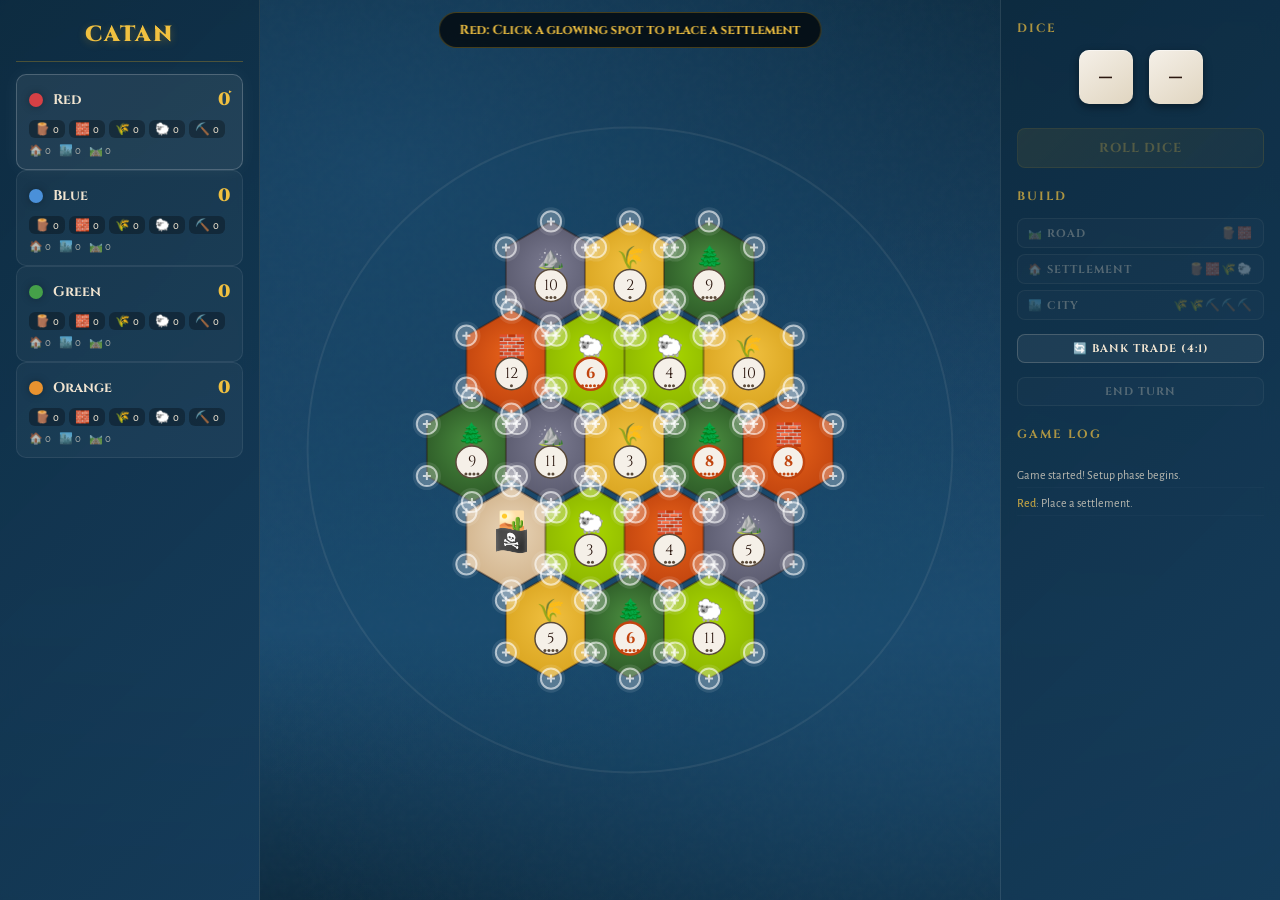
==== commit cdf980d2: "Add files via upload" ====
--- a/index.html
+++ b/index.html
@@ -41,7 +41,6 @@
     width: 100vw;
   }
 
-  /* Ocean background with waves */
   .ocean-bg {
     position: fixed;
     inset: 0;
@@ -60,7 +59,6 @@
     opacity: 0.4;
   }
 
-  /* Layout */
   .game-container {
     position: relative;
     z-index: 1;
@@ -70,7 +68,6 @@
     gap: 0;
   }
 
-  /* Left Panel - Players */
   .left-panel {
     background: linear-gradient(135deg, rgba(13, 43, 64, 0.95), rgba(22, 61, 92, 0.9));
     border-right: 1px solid rgba(240, 228, 208, 0.1);
@@ -172,9 +169,7 @@
     font-weight: 500;
   }
 
-  .res-icon {
-    font-size: 12px;
-  }
+  .res-icon { font-size: 12px; }
 
   .player-buildings {
     display: flex;
@@ -184,20 +179,18 @@
     opacity: 0.7;
   }
 
-  /* Center - Board */
   .board-area {
     display: flex;
     align-items: center;
     justify-content: center;
     position: relative;
+    overflow: hidden;
   }
 
   canvas#board {
-    max-width: 100%;
-    max-height: 100vh;
-  }
-
-  /* Right Panel - Controls */
+    display: block;
+  }
+
   .right-panel {
     background: linear-gradient(135deg, rgba(13, 43, 64, 0.95), rgba(22, 61, 92, 0.9));
     border-left: 1px solid rgba(240, 228, 208, 0.1);
@@ -219,7 +212,6 @@
     opacity: 0.7;
   }
 
-  /* Dice */
   .dice-area {
     display: flex;
     flex-direction: column;
@@ -227,10 +219,7 @@
     gap: 12px;
   }
 
-  .dice-row {
-    display: flex;
-    gap: 16px;
-  }
+  .dice-row { display: flex; gap: 16px; }
 
   .die {
     width: 54px;
@@ -244,16 +233,12 @@
     font-size: 26px;
     font-weight: 900;
     color: var(--ink);
-    box-shadow:
-      0 3px 8px rgba(0,0,0,0.4),
-      inset 0 1px 0 rgba(255,255,255,0.5);
+    box-shadow: 0 3px 8px rgba(0,0,0,0.4), inset 0 1px 0 rgba(255,255,255,0.5);
     transition: transform 0.3s;
     user-select: none;
   }
 
-  .die.rolling {
-    animation: diceShake 0.4s ease-in-out;
-  }
+  .die.rolling { animation: diceShake 0.4s ease-in-out; }
 
   @keyframes diceShake {
     0%, 100% { transform: rotate(0deg) scale(1); }
@@ -271,7 +256,6 @@
     opacity: 0.8;
   }
 
-  /* Buttons */
   .btn {
     font-family: 'Cinzel', serif;
     font-weight: 700;
@@ -294,14 +278,8 @@
     transform: translateY(-1px);
   }
 
-  .btn:active:not(:disabled) {
-    transform: translateY(0);
-  }
-
-  .btn:disabled {
-    opacity: 0.3;
-    cursor: not-allowed;
-  }
+  .btn:active:not(:disabled) { transform: translateY(0); }
+  .btn:disabled { opacity: 0.3; cursor: not-allowed; }
 
   .btn.primary {
     background: linear-gradient(135deg, rgba(218, 165, 32, 0.3), rgba(218, 165, 32, 0.15));
@@ -313,38 +291,13 @@
     background: linear-gradient(135deg, rgba(218, 165, 32, 0.4), rgba(218, 165, 32, 0.25));
   }
 
-  .btn-sm {
-    padding: 6px 10px;
-    font-size: 11px;
-  }
-
-  /* Build menu */
-  .build-options {
-    display: flex;
-    flex-direction: column;
-    gap: 6px;
-  }
-
-  .build-btn {
-    display: flex;
-    align-items: center;
-    justify-content: space-between;
-    text-align: left;
-  }
-
-  .build-cost {
-    display: flex;
-    gap: 3px;
-    font-size: 12px;
-  }
-
-  /* Log */
-  .log-area {
-    flex: 1;
-    min-height: 0;
-    display: flex;
-    flex-direction: column;
-  }
+  .btn-sm { padding: 6px 10px; font-size: 11px; }
+
+  .build-options { display: flex; flex-direction: column; gap: 6px; }
+  .build-btn { display: flex; align-items: center; justify-content: space-between; text-align: left; }
+  .build-cost { display: flex; gap: 3px; font-size: 12px; }
+
+  .log-area { flex: 1; min-height: 0; display: flex; flex-direction: column; }
 
   .log-messages {
     flex: 1;
@@ -364,12 +317,8 @@
     border-bottom: 1px solid rgba(255,255,255,0.03);
   }
 
-  .log-msg .highlight {
-    color: var(--wheat-light);
-    font-weight: 500;
-  }
-
-  /* Trade modal */
+  .log-msg .highlight { color: var(--wheat-light); font-weight: 500; }
+
   .modal-overlay {
     display: none;
     position: fixed;
@@ -381,9 +330,7 @@
     backdrop-filter: blur(4px);
   }
 
-  .modal-overlay.show {
-    display: flex;
-  }
+  .modal-overlay.show { display: flex; }
 
   .modal {
     background: linear-gradient(145deg, #1a3a52, #0d2b40);
@@ -421,11 +368,7 @@
     min-width: 90px;
   }
 
-  .trade-controls {
-    display: flex;
-    align-items: center;
-    gap: 8px;
-  }
+  .trade-controls { display: flex; align-items: center; gap: 8px; }
 
   .trade-controls button {
     width: 28px;
@@ -442,26 +385,12 @@
     transition: all 0.15s;
   }
 
-  .trade-controls button:hover {
-    background: rgba(255, 255, 255, 0.15);
-  }
-
-  .trade-controls span {
-    width: 24px;
-    text-align: center;
-    font-weight: 700;
-    font-size: 16px;
-  }
-
-  .modal-btns {
-    display: flex;
-    gap: 10px;
-    margin-top: 20px;
-  }
-
+  .trade-controls button:hover { background: rgba(255, 255, 255, 0.15); }
+  .trade-controls span { width: 24px; text-align: center; font-weight: 700; font-size: 16px; }
+
+  .modal-btns { display: flex; gap: 10px; margin-top: 20px; }
   .modal-btns .btn { flex: 1; }
 
-  /* Notification toast */
   .toast {
     position: fixed;
     top: 20px;
@@ -480,23 +409,34 @@
     text-align: center;
   }
 
-  .toast.show {
-    transform: translateX(-50%) translateY(0);
-  }
-
-  /* Robber highlight */
-  .robber-mode .board-area { cursor: crosshair; }
-
-  /* Scrollbar */
+  .toast.show { transform: translateX(-50%) translateY(0); }
+
+  /* Instruction banner */
+  .instruction-banner {
+    position: absolute;
+    top: 12px;
+    left: 50%;
+    transform: translateX(-50%);
+    background: rgba(0, 0, 0, 0.7);
+    color: var(--wheat-light);
+    padding: 8px 20px;
+    border-radius: 20px;
+    font-family: 'Cinzel', serif;
+    font-size: 13px;
+    font-weight: 700;
+    z-index: 10;
+    pointer-events: none;
+    white-space: nowrap;
+    border: 1px solid rgba(218, 165, 32, 0.3);
+    backdrop-filter: blur(8px);
+  }
+
   ::-webkit-scrollbar { width: 4px; }
   ::-webkit-scrollbar-track { background: transparent; }
   ::-webkit-scrollbar-thumb { background: rgba(240, 228, 208, 0.15); border-radius: 2px; }
 
-  /* Responsive */
   @media (max-width: 1100px) {
-    .game-container {
-      grid-template-columns: 220px 1fr 240px;
-    }
+    .game-container { grid-template-columns: 220px 1fr 240px; }
   }
 
   @media (max-width: 860px) {
@@ -514,10 +454,7 @@
     }
     .player-card { flex: 1; min-width: 160px; }
     .board-area { min-height: 400px; }
-    .right-panel {
-      border-left: none;
-      border-top: 1px solid rgba(240, 228, 208, 0.1);
-    }
+    .right-panel { border-left: none; border-top: 1px solid rgba(240, 228, 208, 0.1); }
   }
 </style>
 </head>
@@ -526,18 +463,16 @@
 <div class="ocean-bg"></div>
 
 <div class="game-container">
-  <!-- Left Panel - Players -->
   <div class="left-panel">
     <div class="game-title">Catan</div>
     <div id="players-container"></div>
   </div>
 
-  <!-- Center - Board -->
   <div class="board-area" id="boardArea">
     <canvas id="board"></canvas>
+    <div class="instruction-banner" id="instructionBanner">Click a highlighted spot to place a settlement</div>
   </div>
 
-  <!-- Right Panel - Controls -->
   <div class="right-panel">
     <div class="section-label">Dice</div>
     <div class="dice-area">
@@ -575,7 +510,6 @@
   </div>
 </div>
 
-<!-- Trade Modal -->
 <div class="modal-overlay" id="tradeModal">
   <div class="modal">
     <h3>Bank Trade (4:1)</h3>
@@ -590,33 +524,21 @@
   </div>
 </div>
 
-<!-- Toast -->
 <div class="toast" id="toast"></div>
 
 <script>
 // ============================================
-// GAME STATE
+// CONSTANTS
 // ============================================
 
 const RESOURCES = ['wood', 'brick', 'wheat', 'sheep', 'ore'];
-const RES_COLORS = {
-  wood: '#2d5a27', brick: '#c1440e', wheat: '#daa520',
-  sheep: '#8db600', ore: '#5a5a6e', desert: '#d2b48c'
-};
-const RES_LIGHT = {
-  wood: '#4a8c3f', brick: '#e8621a', wheat: '#f0c040',
-  sheep: '#a8d600', ore: '#7a7a90', desert: '#e8d4b8'
-};
-const RES_EMOJI = {
-  wood: '🪵', brick: '🧱', wheat: '🌾', sheep: '🐑', ore: '⛏️'
-};
+const RES_COLORS = { wood: '#2d5a27', brick: '#c1440e', wheat: '#daa520', sheep: '#8db600', ore: '#5a5a6e', desert: '#d2b48c' };
+const RES_LIGHT = { wood: '#4a8c3f', brick: '#e8621a', wheat: '#f0c040', sheep: '#a8d600', ore: '#7a7a90', desert: '#e8d4b8' };
+const RES_EMOJI = { wood: '🪵', brick: '🧱', wheat: '🌾', sheep: '🐑', ore: '⛏️' };
 const PLAYER_COLORS = ['#d64045', '#4a90d9', '#45a049', '#e8922f'];
 const PLAYER_NAMES = ['Red', 'Blue', 'Green', 'Orange'];
-
-// Board layout: rows of hex counts
 const HEX_ROWS = [3, 4, 5, 4, 3];
 
-// Standard Catan resource distribution
 const TILE_RESOURCES = [
   'ore','wheat','wood',
   'brick','sheep','sheep','wheat',
@@ -625,18 +547,15 @@
   'wood','sheep'
 ];
 
-const TILE_NUMBERS = [
-  10, 2, 9,
-  12, 6, 4, 10,
-  9, 11, 3, 8, 8, 0,
-  3, 4, 5, 5,
-  6, 11
-];
+const TILE_NUMBERS = [10,2,9, 12,6,4,10, 9,11,3,8,8,0, 3,4,5,5, 6,11];
+
+// ============================================
+// STATE
+// ============================================
 
 let state = {
-  phase: 'setup1', // setup1, setup2, play
+  phase: 'setup1',
   currentPlayer: 0,
-  setupRound: 0,
   players: [],
   hexes: [],
   vertices: [],
@@ -650,32 +569,50 @@
   setupRoad: false,
   turnOrder: [0, 1, 2, 3, 3, 2, 1, 0],
   setupIndex: 0,
+  hoveredVertex: -1,
+  hoveredEdge: -1,
 };
 
 // ============================================
-// BOARD GEOMETRY
+// GEOMETRY
 // ============================================
 
 const HEX_SIZE = 52;
 let hexCenters = [];
-let vertexPositions = [];
-let edgePositions = [];
 let canvas, ctx;
 let boardOffsetX = 0, boardOffsetY = 0;
+
+function getMousePos(event) {
+  const rect = canvas.getBoundingClientRect();
+  const scaleX = canvas.width / rect.width;
+  const scaleY = canvas.height / rect.height;
+  return {
+    x: (event.clientX - rect.left) * scaleX,
+    y: (event.clientY - rect.top) * scaleY,
+  };
+}
 
 function initBoard() {
   canvas = document.getElementById('board');
   const area = document.getElementById('boardArea');
-  canvas.width = area.clientWidth;
-  canvas.height = area.clientHeight;
+  const dpr = window.devicePixelRatio || 1;
+
+  // Set canvas size to match container at device pixel ratio
+  const w = area.clientWidth;
+  const h = area.clientHeight;
+  canvas.width = w * dpr;
+  canvas.height = h * dpr;
+  canvas.style.width = w + 'px';
+  canvas.style.height = h + 'px';
   ctx = canvas.getContext('2d');
-
-  boardOffsetX = canvas.width / 2;
-  boardOffsetY = canvas.height / 2;
+  ctx.scale(dpr, dpr);
+
+  boardOffsetX = w / 2;
+  boardOffsetY = h / 2;
 
   // Calculate hex centers
   hexCenters = [];
-  const h = HEX_SIZE * Math.sqrt(3);
+  const hh = HEX_SIZE * Math.sqrt(3);
   let idx = 0;
   const totalRows = HEX_ROWS.length;
 
@@ -683,8 +620,8 @@
     const count = HEX_ROWS[row];
     const rowOffset = (count - 1) / 2;
     for (let col = 0; col < count; col++) {
-      const x = (col - rowOffset) * (HEX_SIZE * 1.5 + HEX_SIZE * 0.02);
-      const y = (row - (totalRows - 1) / 2) * (h * 0.98);
+      const x = (col - rowOffset) * (HEX_SIZE * 1.52);
+      const y = (row - (totalRows - 1) / 2) * (hh * 0.98);
       hexCenters.push({ x, y, idx });
       idx++;
     }
@@ -692,18 +629,18 @@
 
   // Build hex data
   state.hexes = hexCenters.map((center, i) => ({
-    x: center.x,
-    y: center.y,
+    x: center.x, y: center.y,
     resource: TILE_RESOURCES[i],
     number: TILE_NUMBERS[i],
     hasRobber: TILE_RESOURCES[i] === 'desert',
+    vertices: [],
   }));
 
   state.robberHex = state.hexes.findIndex(h => h.resource === 'desert');
 
-  // Calculate vertex positions (corners of hexes)
+  // Calculate vertices (corners of hexes, deduplicated)
   const vertexMap = new Map();
-  vertexPositions = [];
+  const vertexPositions = [];
 
   state.hexes.forEach((hex, hi) => {
     hex.vertices = [];
@@ -725,7 +662,7 @@
 
   // Calculate edges
   const edgeMap = new Map();
-  edgePositions = [];
+  const edgePositions = [];
 
   state.hexes.forEach(hex => {
     for (let i = 0; i < 6; i++) {
@@ -743,13 +680,9 @@
 
   // Initialize players
   state.players = PLAYER_NAMES.map((name, i) => ({
-    name,
-    color: PLAYER_COLORS[i],
+    name, color: PLAYER_COLORS[i],
     resources: { wood: 0, brick: 0, wheat: 0, sheep: 0, ore: 0 },
-    settlements: [],
-    cities: [],
-    roads: [],
-    vp: 0,
+    settlements: [], cities: [], roads: [], vp: 0,
   }));
 
   state.phase = 'setup1';
@@ -759,51 +692,65 @@
   state.setupRoad = false;
 
   canvas.addEventListener('click', handleBoardClick);
+  canvas.addEventListener('mousemove', handleBoardHover);
 
   log(`Game started! Setup phase begins.`);
   log(`<span class="highlight">${PLAYER_NAMES[0]}</span>: Place a settlement.`);
+  updateInstruction();
   updateUI();
   drawBoard();
 }
 
 // ============================================
+// INSTRUCTION BANNER
+// ============================================
+
+function updateInstruction() {
+  const banner = document.getElementById('instructionBanner');
+  const p = state.currentPlayer;
+  const name = PLAYER_NAMES[p];
+
+  if (state.winner !== null) {
+    banner.textContent = `🎉 ${PLAYER_NAMES[state.winner]} wins!`;
+  } else if (state.phase.startsWith('setup') && state.setupSettlement) {
+    banner.textContent = `${name}: Click a glowing spot to place a settlement`;
+  } else if (state.phase.startsWith('setup') && state.setupRoad) {
+    banner.textContent = `${name}: Click a glowing line to place a road`;
+  } else if (state.buildMode === 'robber') {
+    banner.textContent = `${name}: Click a hex to move the robber`;
+  } else if (state.buildMode) {
+    banner.textContent = `${name}: Click to place ${state.buildMode} (ESC to cancel)`;
+  } else if (state.phase === 'play' && !state.hasRolled) {
+    banner.textContent = `${name}'s turn — Roll the dice →`;
+  } else if (state.phase === 'play' && state.hasRolled) {
+    banner.textContent = `${name}: Build, trade, or end turn`;
+  }
+}
+
+// ============================================
 // DRAWING
 // ============================================
 
 function drawBoard() {
+  const dpr = window.devicePixelRatio || 1;
+  ctx.setTransform(dpr, 0, 0, dpr, 0, 0);
   ctx.clearRect(0, 0, canvas.width, canvas.height);
 
-  // Draw water border hexes (decorative)
   drawWaterRing();
-
-  // Draw hexes
   state.hexes.forEach((hex, i) => drawHex(hex, i));
-
-  // Draw edges (roads)
-  state.edges.forEach((edge, i) => {
-    if (edge.player >= 0) drawRoad(edge);
-  });
-
-  // Draw vertices (settlements/cities)
-  state.vertices.forEach((v, i) => {
-    if (v.building) drawBuilding(v);
-  });
-
-  // Draw placement indicators in setup or build mode
-  if (state.phase.startsWith('setup') && state.setupSettlement) {
-    drawValidSettlementSpots();
-  }
-  if (state.phase.startsWith('setup') && state.setupRoad) {
-    drawValidRoadSpots();
-  }
-  if (state.buildMode === 'settlement') drawValidSettlementSpots();
-  if (state.buildMode === 'road') drawValidRoadSpots();
+  state.edges.forEach((edge) => { if (edge.player >= 0) drawRoad(edge); });
+  state.vertices.forEach((v) => { if (v.building) drawBuilding(v); });
+
+  // Draw placement indicators
+  const isSetupSettlement = state.phase.startsWith('setup') && state.setupSettlement;
+  const isSetupRoad = state.phase.startsWith('setup') && state.setupRoad;
+
+  if (isSetupSettlement || state.buildMode === 'settlement') drawValidSettlementSpots();
+  if (isSetupRoad || state.buildMode === 'road') drawValidRoadSpots();
   if (state.buildMode === 'city') drawValidCitySpots();
 }
 
 function drawWaterRing() {
-  const waterColor = 'rgba(26, 74, 110, 0.4)';
-  // Draw a decorative ring of partial hexes
   const outerRadius = HEX_SIZE * 6.2;
   ctx.save();
   ctx.translate(boardOffsetX, boardOffsetY);
@@ -821,18 +768,15 @@
   ctx.save();
   ctx.translate(boardOffsetX + hex.x, boardOffsetY + hex.y);
 
-  // Hex path
   ctx.beginPath();
   for (let i = 0; i < 6; i++) {
     const angle = (Math.PI / 3) * i - Math.PI / 6;
     const x = HEX_SIZE * Math.cos(angle);
     const y = HEX_SIZE * Math.sin(angle);
-    if (i === 0) ctx.moveTo(x, y);
-    else ctx.lineTo(x, y);
+    if (i === 0) ctx.moveTo(x, y); else ctx.lineTo(x, y);
   }
   ctx.closePath();
 
-  // Fill
   const res = hex.resource;
   const grad = ctx.createRadialGradient(0, -10, 0, 0, 0, HEX_SIZE);
   grad.addColorStop(0, RES_LIGHT[res]);
@@ -840,64 +784,65 @@
   ctx.fillStyle = grad;
   ctx.fill();
 
-  // Border
   ctx.strokeStyle = 'rgba(44, 24, 16, 0.4)';
   ctx.lineWidth = 2;
   ctx.stroke();
 
-  // Resource icon
   const icons = { wood: '🌲', brick: '🧱', wheat: '🌾', sheep: '🐑', ore: '⛰️', desert: '🏜️' };
   ctx.font = '22px serif';
   ctx.textAlign = 'center';
+  ctx.textBaseline = 'middle';
   ctx.fillText(icons[res], 0, -14);
 
-  // Number token
   if (hex.number > 0) {
     ctx.beginPath();
     ctx.arc(0, 12, 16, 0, Math.PI * 2);
     ctx.fillStyle = '#f5f0e8';
     ctx.fill();
-    ctx.strokeStyle = hex.number === 6 || hex.number === 8 ? '#c1440e' : '#5a4a3a';
-    ctx.lineWidth = hex.number === 6 || hex.number === 8 ? 2.5 : 1.5;
+    const isHot = hex.number === 6 || hex.number === 8;
+    ctx.strokeStyle = isHot ? '#c1440e' : '#5a4a3a';
+    ctx.lineWidth = isHot ? 2.5 : 1.5;
     ctx.stroke();
 
-    ctx.font = `${hex.number === 6 || hex.number === 8 ? 'bold ' : ''}15px 'Cinzel', serif`;
-    ctx.fillStyle = hex.number === 6 || hex.number === 8 ? '#c1440e' : '#2c1810';
+    ctx.font = `${isHot ? 'bold ' : ''}15px 'Cinzel', serif`;
+    ctx.fillStyle = isHot ? '#c1440e' : '#2c1810';
     ctx.textAlign = 'center';
     ctx.textBaseline = 'middle';
     ctx.fillText(hex.number, 0, 13);
 
-    // Probability dots
-    const dots = getProbDots(hex.number);
+    const dots = {2:1,3:2,4:3,5:4,6:5,8:5,9:4,10:3,11:2,12:1}[hex.number] || 0;
     const dotY = 24;
-    const dotSpacing = 4;
-    const startX = -(dots - 1) * dotSpacing / 2;
+    const startX = -(dots - 1) * 2;
     for (let d = 0; d < dots; d++) {
       ctx.beginPath();
-      ctx.arc(startX + d * dotSpacing, dotY, 1.5, 0, Math.PI * 2);
-      ctx.fillStyle = hex.number === 6 || hex.number === 8 ? '#c1440e' : '#5a4a3a';
+      ctx.arc(startX + d * 4, dotY, 1.5, 0, Math.PI * 2);
+      ctx.fillStyle = isHot ? '#c1440e' : '#5a4a3a';
       ctx.fill();
     }
   }
 
-  // Robber
   if (hex.hasRobber) {
     ctx.font = '28px serif';
+    ctx.textBaseline = 'middle';
     ctx.fillText('🏴‍☠️', 0, hex.number > 0 ? -14 : 4);
   }
 
   ctx.restore();
-}
-
-function getProbDots(num) {
-  const probs = {2:1, 3:2, 4:3, 5:4, 6:5, 8:5, 9:4, 10:3, 11:2, 12:1};
-  return probs[num] || 0;
 }
 
 function drawRoad(edge) {
   const v1 = state.vertices[edge.v1];
   const v2 = state.vertices[edge.v2];
   ctx.save();
+  // Shadow
+  ctx.beginPath();
+  ctx.moveTo(boardOffsetX + v1.x, boardOffsetY + v1.y);
+  ctx.lineTo(boardOffsetX + v2.x, boardOffsetY + v2.y);
+  ctx.strokeStyle = 'rgba(0,0,0,0.4)';
+  ctx.lineWidth = 9;
+  ctx.lineCap = 'round';
+  ctx.stroke();
+  // Road
   ctx.beginPath();
   ctx.moveTo(boardOffsetX + v1.x, boardOffsetY + v1.y);
   ctx.lineTo(boardOffsetX + v2.x, boardOffsetY + v2.y);
@@ -905,10 +850,6 @@
   ctx.lineWidth = 6;
   ctx.lineCap = 'round';
   ctx.stroke();
-  ctx.strokeStyle = 'rgba(0,0,0,0.3)';
-  ctx.lineWidth = 8;
-  ctx.globalCompositeOperation = 'destination-over';
-  ctx.stroke();
   ctx.restore();
 }
 
@@ -919,7 +860,6 @@
 
   ctx.save();
   if (vertex.building === 'settlement') {
-    // House shape
     ctx.beginPath();
     ctx.moveTo(x, y - 12);
     ctx.lineTo(x + 10, y - 2);
@@ -929,11 +869,17 @@
     ctx.closePath();
     ctx.fillStyle = color;
     ctx.fill();
-    ctx.strokeStyle = 'rgba(0,0,0,0.4)';
+    ctx.strokeStyle = 'rgba(0,0,0,0.5)';
     ctx.lineWidth = 1.5;
     ctx.stroke();
+    // White roof highlight
+    ctx.beginPath();
+    ctx.moveTo(x, y - 11);
+    ctx.lineTo(x + 8, y - 2);
+    ctx.strokeStyle = 'rgba(255,255,255,0.3)';
+    ctx.lineWidth = 1;
+    ctx.stroke();
   } else if (vertex.building === 'city') {
-    // Larger building
     ctx.beginPath();
     ctx.moveTo(x - 6, y - 14);
     ctx.lineTo(x + 6, y - 14);
@@ -946,7 +892,7 @@
     ctx.closePath();
     ctx.fillStyle = color;
     ctx.fill();
-    ctx.strokeStyle = 'rgba(0,0,0,0.4)';
+    ctx.strokeStyle = 'rgba(0,0,0,0.5)';
     ctx.lineWidth = 1.5;
     ctx.stroke();
   }
@@ -955,36 +901,84 @@
 
 function drawValidSettlementSpots() {
   const valid = getValidSettlementVertices();
+  const time = Date.now() / 1000;
+
   valid.forEach(vi => {
     const v = state.vertices[vi];
+    const x = boardOffsetX + v.x;
+    const y = boardOffsetY + v.y;
+    const isHovered = state.hoveredVertex === vi;
+    const pulseSize = 10 + Math.sin(time * 3) * 2;
+    const size = isHovered ? 14 : pulseSize;
+
     ctx.save();
+
+    // Glow
     ctx.beginPath();
-    ctx.arc(boardOffsetX + v.x, boardOffsetY + v.y, 8, 0, Math.PI * 2);
-    ctx.fillStyle = 'rgba(255, 255, 255, 0.25)';
+    ctx.arc(x, y, size + 4, 0, Math.PI * 2);
+    ctx.fillStyle = isHovered ? 'rgba(240, 192, 64, 0.25)' : 'rgba(255, 255, 255, 0.1)';
     ctx.fill();
-    ctx.strokeStyle = 'rgba(255, 255, 255, 0.6)';
+
+    // Circle
+    ctx.beginPath();
+    ctx.arc(x, y, size, 0, Math.PI * 2);
+    ctx.fillStyle = isHovered ? 'rgba(240, 192, 64, 0.5)' : 'rgba(255, 255, 255, 0.2)';
+    ctx.fill();
+    ctx.strokeStyle = isHovered ? 'rgba(240, 192, 64, 0.9)' : 'rgba(255, 255, 255, 0.6)';
+    ctx.lineWidth = isHovered ? 3 : 2;
+    ctx.stroke();
+
+    // Plus icon
+    ctx.strokeStyle = isHovered ? 'rgba(240, 192, 64, 0.9)' : 'rgba(255, 255, 255, 0.7)';
     ctx.lineWidth = 2;
-    ctx.setLineDash([3, 3]);
+    ctx.beginPath();
+    ctx.moveTo(x - 4, y);
+    ctx.lineTo(x + 4, y);
+    ctx.moveTo(x, y - 4);
+    ctx.lineTo(x, y + 4);
     ctx.stroke();
+
     ctx.restore();
   });
 }
 
 function drawValidRoadSpots() {
   const valid = getValidRoadEdges();
+  const time = Date.now() / 1000;
+
   valid.forEach(ei => {
     const e = state.edges[ei];
     const v1 = state.vertices[e.v1];
     const v2 = state.vertices[e.v2];
+    const x1 = boardOffsetX + v1.x, y1 = boardOffsetY + v1.y;
+    const x2 = boardOffsetX + v2.x, y2 = boardOffsetY + v2.y;
+    const isHovered = state.hoveredEdge === ei;
+
     ctx.save();
+
+    // Background glow
+    if (isHovered) {
+      ctx.beginPath();
+      ctx.moveTo(x1, y1);
+      ctx.lineTo(x2, y2);
+      ctx.strokeStyle = 'rgba(240, 192, 64, 0.3)';
+      ctx.lineWidth = 14;
+      ctx.lineCap = 'round';
+      ctx.stroke();
+    }
+
+    // Road indicator
     ctx.beginPath();
-    ctx.moveTo(boardOffsetX + v1.x, boardOffsetY + v1.y);
-    ctx.lineTo(boardOffsetX + v2.x, boardOffsetY + v2.y);
-    ctx.strokeStyle = 'rgba(255, 255, 255, 0.35)';
-    ctx.lineWidth = 4;
-    ctx.setLineDash([4, 4]);
+    ctx.moveTo(x1, y1);
+    ctx.lineTo(x2, y2);
+    ctx.strokeStyle = isHovered ? 'rgba(240, 192, 64, 0.8)' : 'rgba(255, 255, 255, 0.35)';
+    ctx.lineWidth = isHovered ? 7 : 5;
     ctx.lineCap = 'round';
+    const dashOffset = time * 20;
+    ctx.setLineDash([6, 6]);
+    ctx.lineDashOffset = dashOffset;
     ctx.stroke();
+
     ctx.restore();
   });
 }
@@ -993,13 +987,21 @@
   const p = state.currentPlayer;
   state.players[p].settlements.forEach(vi => {
     const v = state.vertices[vi];
+    const x = boardOffsetX + v.x;
+    const y = boardOffsetY + v.y;
+    const isHovered = state.hoveredVertex === vi;
+
     ctx.save();
     ctx.beginPath();
-    ctx.arc(boardOffsetX + v.x, boardOffsetY + v.y, 12, 0, Math.PI * 2);
-    ctx.strokeStyle = 'rgba(255, 255, 255, 0.6)';
-    ctx.lineWidth = 2;
-    ctx.setLineDash([3, 3]);
+    ctx.arc(x, y, isHovered ? 16 : 14, 0, Math.PI * 2);
+    ctx.strokeStyle = isHovered ? 'rgba(240, 192, 64, 0.9)' : 'rgba(255, 255, 255, 0.6)';
+    ctx.lineWidth = isHovered ? 3 : 2;
+    ctx.setLineDash([4, 4]);
     ctx.stroke();
+    if (isHovered) {
+      ctx.fillStyle = 'rgba(240, 192, 64, 0.2)';
+      ctx.fill();
+    }
     ctx.restore();
   });
 }
@@ -1020,117 +1022,179 @@
 function getValidSettlementVertices() {
   const p = state.currentPlayer;
   const valid = [];
-
   state.vertices.forEach((v, vi) => {
     if (v.building) return;
-
-    // Distance rule: no adjacent buildings
     const adj = getAdjacentVertices(vi);
     if (adj.some(avi => state.vertices[avi].building)) return;
-
     if (state.phase === 'play') {
-      // Must be connected to player's road
-      const connected = state.edges.some(e =>
-        e.player === p && (e.v1 === vi || e.v2 === vi)
-      );
+      const connected = state.edges.some(e => e.player === p && (e.v1 === vi || e.v2 === vi));
       if (!connected) return;
     }
-
     valid.push(vi);
   });
-
   return valid;
 }
 
 function getValidRoadEdges() {
   const p = state.currentPlayer;
   const valid = [];
-
   state.edges.forEach((e, ei) => {
     if (e.player >= 0) return;
-
     if (state.phase.startsWith('setup') && state.setupRoad) {
-      // Must connect to the just-placed settlement
       const lastSettlement = state.players[p].settlements[state.players[p].settlements.length - 1];
       if (e.v1 !== lastSettlement && e.v2 !== lastSettlement) return;
     } else {
-      // Must connect to player's existing network
       const connected =
         state.vertices[e.v1].player === p ||
         state.vertices[e.v2].player === p ||
         state.edges.some(other =>
-          other.player === p && (
-            other.v1 === e.v1 || other.v2 === e.v1 ||
-            other.v1 === e.v2 || other.v2 === e.v2
-          )
+          other.player === p && (other.v1 === e.v1 || other.v2 === e.v1 || other.v1 === e.v2 || other.v2 === e.v2)
         );
       if (!connected) return;
     }
-
     valid.push(ei);
   });
-
   return valid;
 }
 
-function handleBoardClick(event) {
-  const rect = canvas.getBoundingClientRect();
-  const mx = event.clientX - rect.left;
-  const my = event.clientY - rect.top;
-
-  // Setup phase: settlement placement
-  if ((state.phase.startsWith('setup') && state.setupSettlement) || state.buildMode === 'settlement') {
+// ============================================
+// HOVER
+// ============================================
+
+function handleBoardHover(event) {
+  const { x: mx, y: my } = getMousePos(event);
+  let cursor = 'default';
+  let needsRedraw = false;
+  const oldV = state.hoveredVertex;
+  const oldE = state.hoveredEdge;
+  state.hoveredVertex = -1;
+  state.hoveredEdge = -1;
+
+  const isSetupSettlement = state.phase.startsWith('setup') && state.setupSettlement;
+  const isSetupRoad = state.phase.startsWith('setup') && state.setupRoad;
+
+  // Check vertex hover
+  if (isSetupSettlement || state.buildMode === 'settlement') {
     const valid = getValidSettlementVertices();
-    let closest = -1, closestDist = 20;
+    let closest = -1, closestDist = 25;
     valid.forEach(vi => {
       const v = state.vertices[vi];
       const d = Math.hypot(boardOffsetX + v.x - mx, boardOffsetY + v.y - my);
       if (d < closestDist) { closestDist = d; closest = vi; }
     });
-
     if (closest >= 0) {
-      placeSettlement(closest);
-      return;
+      state.hoveredVertex = closest;
+      cursor = 'pointer';
     }
   }
 
-  // Setup phase: road placement
-  if ((state.phase.startsWith('setup') && state.setupRoad) || state.buildMode === 'road') {
-    const valid = getValidRoadEdges();
-    let closest = -1, closestDist = 18;
-    valid.forEach(ei => {
-      const e = state.edges[ei];
-      const v1 = state.vertices[e.v1];
-      const v2 = state.vertices[e.v2];
-      const emx = (boardOffsetX + v1.x + boardOffsetX + v2.x) / 2;
-      const emy = (boardOffsetY + v1.y + boardOffsetY + v2.y) / 2;
-      const d = Math.hypot(emx - mx, emy - my);
-      if (d < closestDist) { closestDist = d; closest = ei; }
-    });
-
-    if (closest >= 0) {
-      placeRoad(closest);
-      return;
-    }
-  }
-
-  // City upgrade
   if (state.buildMode === 'city') {
     const p = state.currentPlayer;
-    let closest = -1, closestDist = 20;
+    let closest = -1, closestDist = 25;
     state.players[p].settlements.forEach(vi => {
       const v = state.vertices[vi];
       const d = Math.hypot(boardOffsetX + v.x - mx, boardOffsetY + v.y - my);
       if (d < closestDist) { closestDist = d; closest = vi; }
     });
-
     if (closest >= 0) {
-      upgradeCity(closest);
-      return;
+      state.hoveredVertex = closest;
+      cursor = 'pointer';
     }
   }
 
-  // Robber placement
+  // Check edge hover
+  if (isSetupRoad || state.buildMode === 'road') {
+    const valid = getValidRoadEdges();
+    let closest = -1, closestDist = 22;
+    valid.forEach(ei => {
+      const e = state.edges[ei];
+      const v1 = state.vertices[e.v1];
+      const v2 = state.vertices[e.v2];
+      // Distance from point to line segment
+      const d = pointToSegmentDist(mx, my,
+        boardOffsetX + v1.x, boardOffsetY + v1.y,
+        boardOffsetX + v2.x, boardOffsetY + v2.y);
+      if (d < closestDist) { closestDist = d; closest = ei; }
+    });
+    if (closest >= 0) {
+      state.hoveredEdge = closest;
+      cursor = 'pointer';
+    }
+  }
+
+  // Robber hover
+  if (state.buildMode === 'robber') {
+    state.hexes.forEach((hex, hi) => {
+      if (hi === state.robberHex) return;
+      const d = Math.hypot(boardOffsetX + hex.x - mx, boardOffsetY + hex.y - my);
+      if (d < HEX_SIZE * 0.8) cursor = 'pointer';
+    });
+  }
+
+  canvas.style.cursor = cursor;
+
+  if (state.hoveredVertex !== oldV || state.hoveredEdge !== oldE) {
+    drawBoard();
+  }
+}
+
+function pointToSegmentDist(px, py, x1, y1, x2, y2) {
+  const dx = x2 - x1, dy = y2 - y1;
+  const lenSq = dx * dx + dy * dy;
+  let t = ((px - x1) * dx + (py - y1) * dy) / lenSq;
+  t = Math.max(0, Math.min(1, t));
+  const cx = x1 + t * dx, cy = y1 + t * dy;
+  return Math.hypot(px - cx, py - cy);
+}
+
+// ============================================
+// CLICK
+// ============================================
+
+function handleBoardClick(event) {
+  const { x: mx, y: my } = getMousePos(event);
+
+  // Settlement placement
+  if ((state.phase.startsWith('setup') && state.setupSettlement) || state.buildMode === 'settlement') {
+    const valid = getValidSettlementVertices();
+    let closest = -1, closestDist = 25;
+    valid.forEach(vi => {
+      const v = state.vertices[vi];
+      const d = Math.hypot(boardOffsetX + v.x - mx, boardOffsetY + v.y - my);
+      if (d < closestDist) { closestDist = d; closest = vi; }
+    });
+    if (closest >= 0) { placeSettlement(closest); return; }
+  }
+
+  // Road placement
+  if ((state.phase.startsWith('setup') && state.setupRoad) || state.buildMode === 'road') {
+    const valid = getValidRoadEdges();
+    let closest = -1, closestDist = 22;
+    valid.forEach(ei => {
+      const e = state.edges[ei];
+      const v1 = state.vertices[e.v1];
+      const v2 = state.vertices[e.v2];
+      const d = pointToSegmentDist(mx, my,
+        boardOffsetX + v1.x, boardOffsetY + v1.y,
+        boardOffsetX + v2.x, boardOffsetY + v2.y);
+      if (d < closestDist) { closestDist = d; closest = ei; }
+    });
+    if (closest >= 0) { placeRoad(closest); return; }
+  }
+
+  // City upgrade
+  if (state.buildMode === 'city') {
+    const p = state.currentPlayer;
+    let closest = -1, closestDist = 25;
+    state.players[p].settlements.forEach(vi => {
+      const v = state.vertices[vi];
+      const d = Math.hypot(boardOffsetX + v.x - mx, boardOffsetY + v.y - my);
+      if (d < closestDist) { closestDist = d; closest = vi; }
+    });
+    if (closest >= 0) { upgradeCity(closest); return; }
+  }
+
+  // Robber
   if (state.buildMode === 'robber') {
     let closest = -1, closestDist = HEX_SIZE;
     state.hexes.forEach((hex, hi) => {
@@ -1138,19 +1202,22 @@
       const d = Math.hypot(boardOffsetX + hex.x - mx, boardOffsetY + hex.y - my);
       if (d < closestDist) { closestDist = d; closest = hi; }
     });
-
     if (closest >= 0) {
       state.hexes[state.robberHex].hasRobber = false;
       state.hexes[closest].hasRobber = true;
       state.robberHex = closest;
       state.buildMode = null;
-      document.body.classList.remove('robber-mode');
       log(`<span class="highlight">${PLAYER_NAMES[state.currentPlayer]}</span> moved the robber.`);
+      updateInstruction();
       drawBoard();
       updateUI();
     }
   }
 }
+
+// ============================================
+// PLACEMENT ACTIONS
+// ============================================
 
 function placeSettlement(vi) {
   const p = state.currentPlayer;
@@ -1158,10 +1225,10 @@
   state.vertices[vi].player = p;
   state.players[p].settlements.push(vi);
   state.players[p].vp++;
+  state.hoveredVertex = -1;
 
   log(`<span class="highlight">${PLAYER_NAMES[p]}</span> built a settlement.`);
 
-  // In setup phase 2, give resources for second settlement
   if (state.phase === 'setup2') {
     state.vertices[vi].hexes.forEach(hi => {
       const hex = state.hexes[hi];
@@ -1176,7 +1243,6 @@
     state.setupRoad = true;
     log(`<span class="highlight">${PLAYER_NAMES[p]}</span>: Place a road.`);
   } else {
-    // Pay resources
     state.players[p].resources.wood--;
     state.players[p].resources.brick--;
     state.players[p].resources.wheat--;
@@ -1185,6 +1251,7 @@
   }
 
   checkWin();
+  updateInstruction();
   drawBoard();
   updateUI();
 }
@@ -1193,6 +1260,7 @@
   const p = state.currentPlayer;
   state.edges[ei].player = p;
   state.players[p].roads.push(ei);
+  state.hoveredEdge = -1;
 
   log(`<span class="highlight">${PLAYER_NAMES[p]}</span> built a road.`);
 
@@ -1205,6 +1273,7 @@
     state.buildMode = null;
   }
 
+  updateInstruction();
   drawBoard();
   updateUI();
 }
@@ -1218,9 +1287,11 @@
   state.players[p].resources.wheat -= 2;
   state.players[p].resources.ore -= 3;
   state.buildMode = null;
+  state.hoveredVertex = -1;
 
   log(`<span class="highlight">${PLAYER_NAMES[p]}</span> built a city!`);
   checkWin();
+  updateInstruction();
   drawBoard();
   updateUI();
 }
@@ -1240,6 +1311,7 @@
     state.hasRolled = false;
     log(`Setup complete! <span class="highlight">${PLAYER_NAMES[0]}</span>'s turn — roll the dice.`);
     showToast('Setup complete! Let\'s play!');
+    updateInstruction();
     updateUI();
     return;
   }
@@ -1247,8 +1319,13 @@
   state.setupSettlement = true;
   state.setupRoad = false;
   log(`<span class="highlight">${PLAYER_NAMES[state.currentPlayer]}</span>: Place a settlement.`);
+  updateInstruction();
   updateUI();
 }
+
+// ============================================
+// TURN ACTIONS
+// ============================================
 
 function rollDice() {
   if (state.phase !== 'play' || state.hasRolled) return;
@@ -1259,7 +1336,6 @@
   state.diceRoll = total;
   state.hasRolled = true;
 
-  // Animate dice
   const die1 = document.getElementById('die1');
   const die2 = document.getElementById('die2');
   die1.classList.add('rolling');
@@ -1275,12 +1351,8 @@
   log(`<span class="highlight">${PLAYER_NAMES[state.currentPlayer]}</span> rolled ${d1} + ${d2} = <span class="highlight">${total}</span>`);
 
   if (total === 7) {
-    // Robber
     log(`Robber activated! Move the robber.`);
     state.buildMode = 'robber';
-    document.body.classList.add('robber-mode');
-
-    // Discard if > 7 cards (simplified: just log it)
     state.players.forEach((p, i) => {
       const count = Object.values(p.resources).reduce((a, b) => a + b, 0);
       if (count > 7) {
@@ -1296,31 +1368,25 @@
       }
     });
   } else {
-    // Distribute resources
-    state.hexes.forEach((hex, hi) => {
+    state.hexes.forEach((hex) => {
       if (hex.number === total && !hex.hasRobber && hex.resource !== 'desert') {
         hex.vertices.forEach(vi => {
           const v = state.vertices[vi];
-          if (v.building === 'settlement') {
-            state.players[v.player].resources[hex.resource]++;
-          } else if (v.building === 'city') {
-            state.players[v.player].resources[hex.resource] += 2;
-          }
+          if (v.building === 'settlement') state.players[v.player].resources[hex.resource]++;
+          else if (v.building === 'city') state.players[v.player].resources[hex.resource] += 2;
         });
       }
     });
   }
 
+  updateInstruction();
   updateUI();
   drawBoard();
 }
 
 function startBuild(type) {
-  if (state.buildMode === type) {
-    state.buildMode = null;
-  } else {
-    state.buildMode = type;
-  }
+  state.buildMode = state.buildMode === type ? null : type;
+  updateInstruction();
   drawBoard();
   updateUI();
 }
@@ -1332,6 +1398,8 @@
   state.hasRolled = false;
   state.buildMode = null;
   state.diceRoll = null;
+  state.hoveredVertex = -1;
+  state.hoveredEdge = -1;
 
   document.getElementById('die1').textContent = '–';
   document.getElementById('die2').textContent = '–';
@@ -1339,13 +1407,13 @@
 
   log(`<span class="highlight">${PLAYER_NAMES[state.currentPlayer]}</span>'s turn.`);
   showToast(`${PLAYER_NAMES[state.currentPlayer]}'s Turn`);
+  updateInstruction();
   updateUI();
   drawBoard();
 }
 
 function canAfford(type) {
-  const p = state.players[state.currentPlayer];
-  const r = p.resources;
+  const r = state.players[state.currentPlayer].resources;
   switch (type) {
     case 'road': return r.wood >= 1 && r.brick >= 1;
     case 'settlement': return r.wood >= 1 && r.brick >= 1 && r.wheat >= 1 && r.sheep >= 1;
@@ -1356,7 +1424,7 @@
 
 function checkWin() {
   state.players.forEach((p, i) => {
-    if (p.vp >= 10 && !state.winner) {
+    if (p.vp >= 10 && state.winner === null) {
       state.winner = i;
       showToast(`🎉 ${PLAYER_NAMES[i]} wins with ${p.vp} Victory Points!`);
       log(`🎉 <span class="highlight">${PLAYER_NAMES[i]} wins the game!</span>`);
@@ -1385,10 +1453,7 @@
 
 function renderTrade() {
   const p = state.players[state.currentPlayer];
-  const giveDiv = document.getElementById('tradeGive');
-  const recDiv = document.getElementById('tradeReceive');
-
-  giveDiv.innerHTML = RESOURCES.map(r => `
+  document.getElementById('tradeGive').innerHTML = RESOURCES.map(r => `
     <div class="trade-row">
       <label>${RES_EMOJI[r]} ${r} (${p.resources[r]})</label>
       <div class="trade-controls">
@@ -1398,8 +1463,7 @@
       </div>
     </div>
   `).join('');
-
-  recDiv.innerHTML = RESOURCES.map(r => `
+  document.getElementById('tradeReceive').innerHTML = RESOURCES.map(r => `
     <div class="trade-row">
       <label>${RES_EMOJI[r]} ${r}</label>
       <div class="trade-controls">
@@ -1415,8 +1479,7 @@
   const obj = side === 'give' ? tradeGive : tradeReceive;
   obj[res] = Math.max(0, obj[res] + amount);
   if (side === 'give') {
-    const p = state.players[state.currentPlayer];
-    obj[res] = Math.min(obj[res], Math.floor(p.resources[res] / 4) * 4);
+    obj[res] = Math.min(obj[res], Math.floor(state.players[state.currentPlayer].resources[res] / 4) * 4);
   }
   renderTrade();
 }
@@ -1424,30 +1487,16 @@
 function executeTrade() {
   const totalGive = Object.values(tradeGive).reduce((a, b) => a + b, 0);
   const totalReceive = Object.values(tradeReceive).reduce((a, b) => a + b, 0);
-
-  if (totalGive === 0 || totalReceive === 0) {
-    showToast('Select resources to trade');
-    return;
-  }
-
-  if (totalGive / 4 !== totalReceive) {
-    showToast('Trade must be 4:1 ratio');
-    return;
-  }
-
+  if (totalGive === 0 || totalReceive === 0) { showToast('Select resources to trade'); return; }
+  if (totalGive / 4 !== totalReceive) { showToast('Trade must be 4:1 ratio'); return; }
   const p = state.players[state.currentPlayer];
   for (const r of RESOURCES) {
-    if (tradeGive[r] > p.resources[r]) {
-      showToast('Not enough resources');
-      return;
-    }
-  }
-
+    if (tradeGive[r] > p.resources[r]) { showToast('Not enough resources'); return; }
+  }
   for (const r of RESOURCES) {
     p.resources[r] -= tradeGive[r];
     p.resources[r] += tradeReceive[r];
   }
-
   log(`<span class="highlight">${PLAYER_NAMES[state.currentPlayer]}</span> traded with the bank.`);
   closeTrade();
   updateUI();
@@ -1458,7 +1507,6 @@
 // ============================================
 
 function updateUI() {
-  // Players
   const pc = document.getElementById('players-container');
   pc.innerHTML = state.players.map((p, i) => `
     <div class="player-card ${i === state.currentPlayer ? 'active' : ''}">
@@ -1483,7 +1531,6 @@
     </div>
   `).join('');
 
-  // Buttons
   const isPlay = state.phase === 'play';
   const rolled = state.hasRolled;
   document.getElementById('rollBtn').disabled = !isPlay || rolled || state.winner;
@@ -1492,11 +1539,11 @@
   document.getElementById('buildSettlementBtn').disabled = !isPlay || !rolled || !canAfford('settlement') || state.winner;
   document.getElementById('buildCityBtn').disabled = !isPlay || !rolled || !canAfford('city') || state.winner;
 
-  // Highlight active build mode
   ['Road', 'Settlement', 'City'].forEach(type => {
     const btn = document.getElementById(`build${type}Btn`);
-    btn.style.borderColor = state.buildMode === type.toLowerCase()
-      ? 'rgba(218, 165, 32, 0.8)' : '';
+    const active = state.buildMode === type.toLowerCase();
+    btn.style.borderColor = active ? 'rgba(218, 165, 32, 0.8)' : '';
+    btn.style.background = active ? 'rgba(218, 165, 32, 0.15)' : '';
   });
 }
 
@@ -1516,17 +1563,51 @@
   setTimeout(() => toast.classList.remove('show'), 2500);
 }
 
+// ESC to cancel build mode
+document.addEventListener('keydown', (e) => {
+  if (e.key === 'Escape' && state.buildMode && state.buildMode !== 'robber') {
+    state.buildMode = null;
+    updateInstruction();
+    drawBoard();
+    updateUI();
+  }
+});
+
+// Animation loop for pulsing indicators
+let animFrame;
+function animLoop() {
+  const needsAnim =
+    (state.phase.startsWith('setup') && (state.setupSettlement || state.setupRoad)) ||
+    state.buildMode === 'settlement' ||
+    state.buildMode === 'road' ||
+    state.buildMode === 'city';
+
+  if (needsAnim) drawBoard();
+  animFrame = requestAnimationFrame(animLoop);
+}
+
 // ============================================
 // INIT
 // ============================================
 
-window.addEventListener('load', initBoard);
+window.addEventListener('load', () => {
+  initBoard();
+  animLoop();
+});
+
 window.addEventListener('resize', () => {
   const area = document.getElementById('boardArea');
-  canvas.width = area.clientWidth;
-  canvas.height = area.clientHeight;
-  boardOffsetX = canvas.width / 2;
-  boardOffsetY = canvas.height / 2;
+  const dpr = window.devicePixelRatio || 1;
+  const w = area.clientWidth;
+  const h = area.clientHeight;
+  canvas.width = w * dpr;
+  canvas.height = h * dpr;
+  canvas.style.width = w + 'px';
+  canvas.style.height = h + 'px';
+  ctx = canvas.getContext('2d');
+  ctx.scale(dpr, dpr);
+  boardOffsetX = w / 2;
+  boardOffsetY = h / 2;
   drawBoard();
 });
 </script>
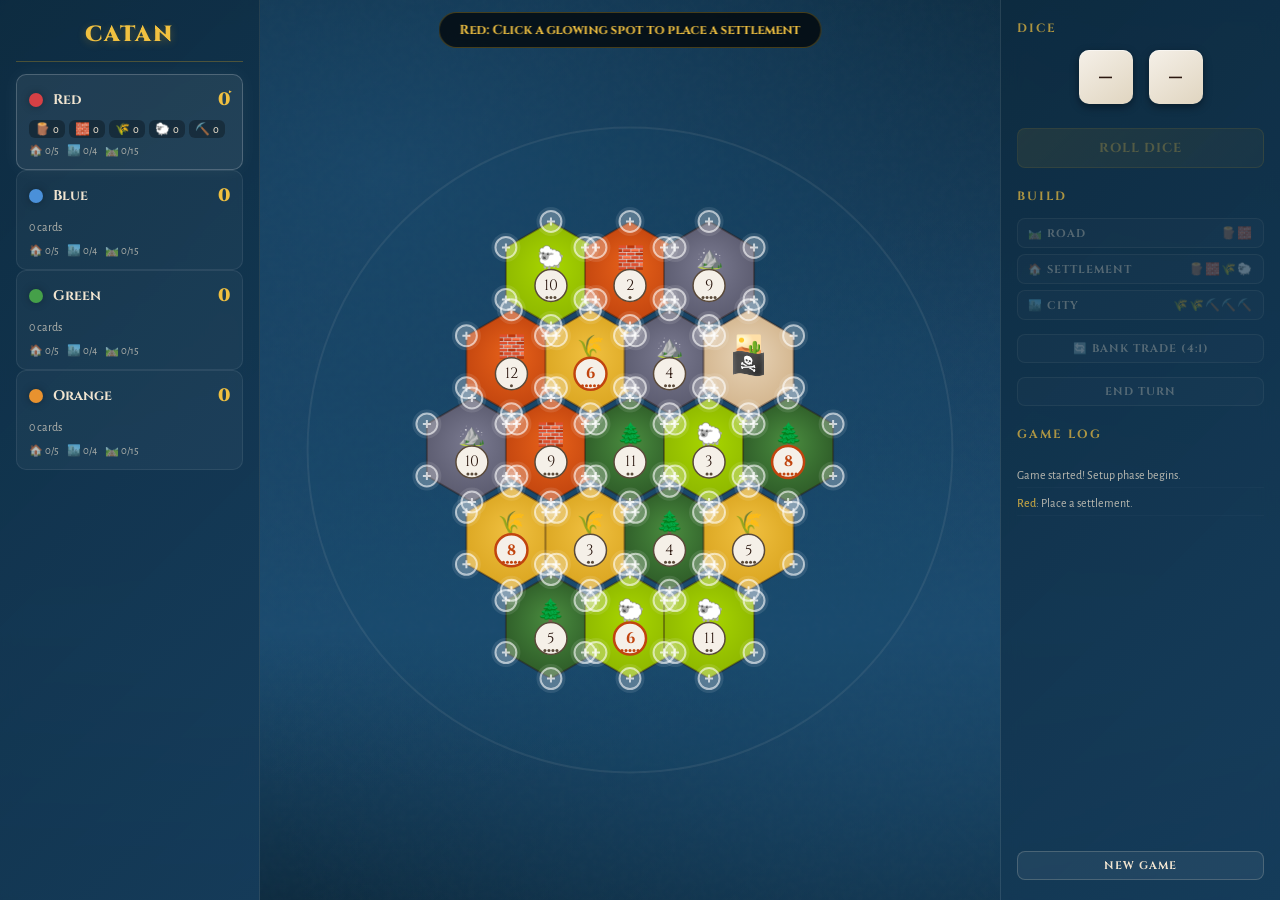
==== commit f1272303: "Comprehensive improvement: bug fixes, core mechanics, and UX Bug fixes: - Block all interaction afte" ====
--- a/index.html
+++ b/index.html
@@ -109,7 +109,7 @@
   }
 
   .player-card.active::before {
-    content: '▶';
+    content: '\25B6';
     position: absolute;
     right: 10px;
     top: 10px;
@@ -177,6 +177,25 @@
     margin-top: 6px;
     font-size: 11px;
     opacity: 0.7;
+  }
+
+  .card-count {
+    font-size: 12px;
+    opacity: 0.7;
+    padding: 4px 0;
+  }
+
+  .lr-badge {
+    display: inline-block;
+    background: rgba(218, 165, 32, 0.3);
+    border: 1px solid rgba(218, 165, 32, 0.5);
+    border-radius: 4px;
+    padding: 1px 5px;
+    font-size: 10px;
+    font-family: 'Cinzel', serif;
+    font-weight: 700;
+    color: var(--wheat-light);
+    margin-left: 4px;
   }
 
   .board-area {
@@ -390,6 +409,50 @@
 
   .modal-btns { display: flex; gap: 10px; margin-top: 20px; }
   .modal-btns .btn { flex: 1; }
+
+  .steal-options {
+    display: flex;
+    flex-direction: column;
+    gap: 8px;
+    margin: 16px 0;
+  }
+
+  .steal-option-btn {
+    display: flex;
+    align-items: center;
+    gap: 10px;
+    padding: 12px 16px;
+    border: 1px solid rgba(240, 228, 208, 0.2);
+    border-radius: 8px;
+    background: rgba(255, 255, 255, 0.06);
+    color: var(--parchment);
+    cursor: pointer;
+    font-family: 'Cinzel', serif;
+    font-weight: 700;
+    font-size: 14px;
+    transition: all 0.2s;
+    width: 100%;
+  }
+
+  .steal-option-btn:hover {
+    background: rgba(255, 255, 255, 0.12);
+    border-color: rgba(240, 228, 208, 0.35);
+  }
+
+  .steal-dot {
+    width: 14px;
+    height: 14px;
+    border-radius: 50%;
+    flex-shrink: 0;
+  }
+
+  .discard-info {
+    text-align: center;
+    font-size: 14px;
+    margin-bottom: 16px;
+    color: var(--parchment);
+    opacity: 0.8;
+  }
 
   .toast {
     position: fixed;
@@ -411,7 +474,6 @@
 
   .toast.show { transform: translateX(-50%) translateY(0); }
 
-  /* Instruction banner */
   .instruction-banner {
     position: absolute;
     top: 12px;
@@ -477,39 +539,42 @@
     <div class="section-label">Dice</div>
     <div class="dice-area">
       <div class="dice-row">
-        <div class="die" id="die1">–</div>
-        <div class="die" id="die2">–</div>
+        <div class="die" id="die1">&ndash;</div>
+        <div class="die" id="die2">&ndash;</div>
       </div>
       <div class="dice-total" id="diceTotal"></div>
-      <button class="btn primary" id="rollBtn" onclick="rollDice()">Roll Dice</button>
+      <button class="btn primary" id="rollBtn" onclick="rollDice()" title="Roll Dice (R)">Roll Dice</button>
     </div>
 
     <div class="section-label" style="margin-top:6px">Build</div>
     <div class="build-options">
-      <button class="btn build-btn btn-sm" id="buildRoadBtn" onclick="startBuild('road')" disabled>
-        <span>🛤️ Road</span>
-        <span class="build-cost">🪵🧱</span>
+      <button class="btn build-btn btn-sm" id="buildRoadBtn" onclick="startBuild('road')" disabled title="Build Road (1)">
+        <span>&#x1F6E4;&#xFE0F; Road</span>
+        <span class="build-cost">&#x1FAB5;&#x1F9F1;</span>
       </button>
-      <button class="btn build-btn btn-sm" id="buildSettlementBtn" onclick="startBuild('settlement')" disabled>
-        <span>🏠 Settlement</span>
-        <span class="build-cost">🪵🧱🌾🐑</span>
+      <button class="btn build-btn btn-sm" id="buildSettlementBtn" onclick="startBuild('settlement')" disabled title="Build Settlement (2)">
+        <span>&#x1F3E0; Settlement</span>
+        <span class="build-cost">&#x1FAB5;&#x1F9F1;&#x1F33E;&#x1F411;</span>
       </button>
-      <button class="btn build-btn btn-sm" id="buildCityBtn" onclick="startBuild('city')" disabled>
-        <span>🏙️ City</span>
-        <span class="build-cost">🌾🌾⛏️⛏️⛏️</span>
+      <button class="btn build-btn btn-sm" id="buildCityBtn" onclick="startBuild('city')" disabled title="Build City (3)">
+        <span>&#x1F3D9;&#xFE0F; City</span>
+        <span class="build-cost">&#x1F33E;&#x1F33E;&#x26CF;&#xFE0F;&#x26CF;&#xFE0F;&#x26CF;&#xFE0F;</span>
       </button>
     </div>
 
-    <button class="btn btn-sm" onclick="openTrade()">🔄 Bank Trade (4:1)</button>
-    <button class="btn btn-sm" id="endTurnBtn" onclick="endTurn()" disabled>End Turn</button>
+    <button class="btn btn-sm" id="tradeBankBtn" onclick="openTrade()" title="Bank Trade (T)">&#x1F504; Bank Trade (4:1)</button>
+    <button class="btn btn-sm" id="endTurnBtn" onclick="endTurn()" disabled title="End Turn (E)">End Turn</button>
 
     <div class="section-label" style="margin-top:6px">Game Log</div>
     <div class="log-area">
       <div class="log-messages" id="logMessages"></div>
     </div>
+
+    <button class="btn btn-sm" onclick="confirmNewGame()">New Game</button>
   </div>
 </div>
 
+<!-- Trade Modal -->
 <div class="modal-overlay" id="tradeModal">
   <div class="modal">
     <h3>Bank Trade (4:1)</h3>
@@ -524,6 +589,27 @@
   </div>
 </div>
 
+<!-- Steal Modal -->
+<div class="modal-overlay" id="stealModal">
+  <div class="modal">
+    <h3>Steal a Resource</h3>
+    <p class="discard-info">Choose a player to steal from:</p>
+    <div class="steal-options" id="stealOptions"></div>
+  </div>
+</div>
+
+<!-- Discard Modal -->
+<div class="modal-overlay" id="discardModal">
+  <div class="modal">
+    <h3 id="discardTitle">Discard Cards</h3>
+    <p class="discard-info" id="discardInfo"></p>
+    <div id="discardResources"></div>
+    <div class="modal-btns">
+      <button class="btn primary" id="discardConfirmBtn" onclick="executeDiscard()" disabled>Confirm</button>
+    </div>
+  </div>
+</div>
+
 <div class="toast" id="toast"></div>
 
 <script>
@@ -534,7 +620,7 @@
 const RESOURCES = ['wood', 'brick', 'wheat', 'sheep', 'ore'];
 const RES_COLORS = { wood: '#2d5a27', brick: '#c1440e', wheat: '#daa520', sheep: '#8db600', ore: '#5a5a6e', desert: '#d2b48c' };
 const RES_LIGHT = { wood: '#4a8c3f', brick: '#e8621a', wheat: '#f0c040', sheep: '#a8d600', ore: '#7a7a90', desert: '#e8d4b8' };
-const RES_EMOJI = { wood: '🪵', brick: '🧱', wheat: '🌾', sheep: '🐑', ore: '⛏️' };
+const RES_EMOJI = { wood: '\u{1FAB5}', brick: '\u{1F9F1}', wheat: '\u{1F33E}', sheep: '\u{1F411}', ore: '\u26CF\uFE0F' };
 const PLAYER_COLORS = ['#d64045', '#4a90d9', '#45a049', '#e8922f'];
 const PLAYER_NAMES = ['Red', 'Blue', 'Green', 'Orange'];
 const HEX_ROWS = [3, 4, 5, 4, 3];
@@ -547,37 +633,59 @@
   'wood','sheep'
 ];
 
-const TILE_NUMBERS = [10,2,9, 12,6,4,10, 9,11,3,8,8,0, 3,4,5,5, 6,11];
+const STANDARD_NUMBERS = [10,2,9,12,6,4,10,9,11,3,8,8,3,4,5,5,6,11];
+
+const MAX_SETTLEMENTS = 5;
+const MAX_CITIES = 4;
+const MAX_ROADS = 15;
+
+function shuffle(arr) {
+  const a = [...arr];
+  for (let i = a.length - 1; i > 0; i--) {
+    const j = Math.floor(Math.random() * (i + 1));
+    [a[i], a[j]] = [a[j], a[i]];
+  }
+  return a;
+}
 
 // ============================================
 // STATE
 // ============================================
 
-let state = {
-  phase: 'setup1',
-  currentPlayer: 0,
-  players: [],
-  hexes: [],
-  vertices: [],
-  edges: [],
-  robberHex: -1,
-  diceRoll: null,
-  hasRolled: false,
-  buildMode: null,
-  winner: null,
-  setupSettlement: false,
-  setupRoad: false,
-  turnOrder: [0, 1, 2, 3, 3, 2, 1, 0],
-  setupIndex: 0,
-  hoveredVertex: -1,
-  hoveredEdge: -1,
-};
+function createInitialState() {
+  return {
+    phase: 'setup1',
+    currentPlayer: 0,
+    players: [],
+    hexes: [],
+    vertices: [],
+    edges: [],
+    robberHex: -1,
+    diceRoll: null,
+    hasRolled: false,
+    buildMode: null,
+    winner: null,
+    setupSettlement: false,
+    setupRoad: false,
+    turnOrder: [0, 1, 2, 3, 3, 2, 1, 0],
+    setupIndex: 0,
+    hoveredVertex: -1,
+    hoveredEdge: -1,
+    discardQueue: [],
+    pendingRobber: false,
+    longestRoadPlayer: -1,
+  };
+}
+
+let state = createInitialState();
 
 // ============================================
 // GEOMETRY
 // ============================================
 
 const HEX_SIZE = 52;
+const HEX_HORIZ = HEX_SIZE * 1.52;
+const HEX_VERT = HEX_SIZE * Math.sqrt(3) * 0.98;
 let hexCenters = [];
 let canvas, ctx;
 let boardOffsetX = 0, boardOffsetY = 0;
@@ -597,7 +705,6 @@
   const area = document.getElementById('boardArea');
   const dpr = window.devicePixelRatio || 1;
 
-  // Set canvas size to match container at device pixel ratio
   const w = area.clientWidth;
   const h = area.clientHeight;
   canvas.width = w * dpr;
@@ -610,9 +717,11 @@
   boardOffsetX = w / 2;
   boardOffsetY = h / 2;
 
+  // Shuffle tile resources for random board
+  const shuffledResources = shuffle(TILE_RESOURCES);
+
   // Calculate hex centers
   hexCenters = [];
-  const hh = HEX_SIZE * Math.sqrt(3);
   let idx = 0;
   const totalRows = HEX_ROWS.length;
 
@@ -620,21 +729,25 @@
     const count = HEX_ROWS[row];
     const rowOffset = (count - 1) / 2;
     for (let col = 0; col < count; col++) {
-      const x = (col - rowOffset) * (HEX_SIZE * 1.52);
-      const y = (row - (totalRows - 1) / 2) * (hh * 0.98);
+      const x = (col - rowOffset) * HEX_HORIZ;
+      const y = (row - (totalRows - 1) / 2) * HEX_VERT;
       hexCenters.push({ x, y, idx });
       idx++;
     }
   }
 
-  // Build hex data
-  state.hexes = hexCenters.map((center, i) => ({
-    x: center.x, y: center.y,
-    resource: TILE_RESOURCES[i],
-    number: TILE_NUMBERS[i],
-    hasRobber: TILE_RESOURCES[i] === 'desert',
-    vertices: [],
-  }));
+  // Build hex data with shuffled resources
+  let numIdx = 0;
+  state.hexes = hexCenters.map((center, i) => {
+    const resource = shuffledResources[i];
+    return {
+      x: center.x, y: center.y,
+      resource,
+      number: resource === 'desert' ? 0 : STANDARD_NUMBERS[numIdx++],
+      hasRobber: resource === 'desert',
+      vertices: [],
+    };
+  });
 
   state.robberHex = state.hexes.findIndex(h => h.resource === 'desert');
 
@@ -691,10 +804,13 @@
   state.setupSettlement = true;
   state.setupRoad = false;
 
+  // Remove old listeners before adding (safe for game reset)
+  canvas.removeEventListener('click', handleBoardClick);
+  canvas.removeEventListener('mousemove', handleBoardHover);
   canvas.addEventListener('click', handleBoardClick);
   canvas.addEventListener('mousemove', handleBoardHover);
 
-  log(`Game started! Setup phase begins.`);
+  log('Game started! Setup phase begins.');
   log(`<span class="highlight">${PLAYER_NAMES[0]}</span>: Place a settlement.`);
   updateInstruction();
   updateUI();
@@ -711,7 +827,9 @@
   const name = PLAYER_NAMES[p];
 
   if (state.winner !== null) {
-    banner.textContent = `🎉 ${PLAYER_NAMES[state.winner]} wins!`;
+    banner.textContent = `${PLAYER_NAMES[state.winner]} wins!`;
+  } else if (state.pendingRobber || state.discardQueue.length > 0) {
+    banner.textContent = 'Players must discard cards...';
   } else if (state.phase.startsWith('setup') && state.setupSettlement) {
     banner.textContent = `${name}: Click a glowing spot to place a settlement`;
   } else if (state.phase.startsWith('setup') && state.setupRoad) {
@@ -721,7 +839,7 @@
   } else if (state.buildMode) {
     banner.textContent = `${name}: Click to place ${state.buildMode} (ESC to cancel)`;
   } else if (state.phase === 'play' && !state.hasRolled) {
-    banner.textContent = `${name}'s turn — Roll the dice →`;
+    banner.textContent = `${name}'s turn \u2014 Roll the dice \u2192`;
   } else if (state.phase === 'play' && state.hasRolled) {
     banner.textContent = `${name}: Build, trade, or end turn`;
   }
@@ -788,7 +906,7 @@
   ctx.lineWidth = 2;
   ctx.stroke();
 
-  const icons = { wood: '🌲', brick: '🧱', wheat: '🌾', sheep: '🐑', ore: '⛰️', desert: '🏜️' };
+  const icons = { wood: '\u{1F332}', brick: '\u{1F9F1}', wheat: '\u{1F33E}', sheep: '\u{1F411}', ore: '\u26F0\uFE0F', desert: '\u{1F3DC}\uFE0F' };
   ctx.font = '22px serif';
   ctx.textAlign = 'center';
   ctx.textBaseline = 'middle';
@@ -824,7 +942,7 @@
   if (hex.hasRobber) {
     ctx.font = '28px serif';
     ctx.textBaseline = 'middle';
-    ctx.fillText('🏴‍☠️', 0, hex.number > 0 ? -14 : 4);
+    ctx.fillText('\u{1F3F4}\u200D\u2620\uFE0F', 0, hex.number > 0 ? -14 : 4);
   }
 
   ctx.restore();
@@ -834,7 +952,6 @@
   const v1 = state.vertices[edge.v1];
   const v2 = state.vertices[edge.v2];
   ctx.save();
-  // Shadow
   ctx.beginPath();
   ctx.moveTo(boardOffsetX + v1.x, boardOffsetY + v1.y);
   ctx.lineTo(boardOffsetX + v2.x, boardOffsetY + v2.y);
@@ -842,7 +959,6 @@
   ctx.lineWidth = 9;
   ctx.lineCap = 'round';
   ctx.stroke();
-  // Road
   ctx.beginPath();
   ctx.moveTo(boardOffsetX + v1.x, boardOffsetY + v1.y);
   ctx.lineTo(boardOffsetX + v2.x, boardOffsetY + v2.y);
@@ -872,7 +988,6 @@
     ctx.strokeStyle = 'rgba(0,0,0,0.5)';
     ctx.lineWidth = 1.5;
     ctx.stroke();
-    // White roof highlight
     ctx.beginPath();
     ctx.moveTo(x, y - 11);
     ctx.lineTo(x + 8, y - 2);
@@ -913,13 +1028,11 @@
 
     ctx.save();
 
-    // Glow
     ctx.beginPath();
     ctx.arc(x, y, size + 4, 0, Math.PI * 2);
     ctx.fillStyle = isHovered ? 'rgba(240, 192, 64, 0.25)' : 'rgba(255, 255, 255, 0.1)';
     ctx.fill();
 
-    // Circle
     ctx.beginPath();
     ctx.arc(x, y, size, 0, Math.PI * 2);
     ctx.fillStyle = isHovered ? 'rgba(240, 192, 64, 0.5)' : 'rgba(255, 255, 255, 0.2)';
@@ -928,7 +1041,6 @@
     ctx.lineWidth = isHovered ? 3 : 2;
     ctx.stroke();
 
-    // Plus icon
     ctx.strokeStyle = isHovered ? 'rgba(240, 192, 64, 0.9)' : 'rgba(255, 255, 255, 0.7)';
     ctx.lineWidth = 2;
     ctx.beginPath();
@@ -956,7 +1068,6 @@
 
     ctx.save();
 
-    // Background glow
     if (isHovered) {
       ctx.beginPath();
       ctx.moveTo(x1, y1);
@@ -967,7 +1078,6 @@
       ctx.stroke();
     }
 
-    // Road indicator
     ctx.beginPath();
     ctx.moveTo(x1, y1);
     ctx.lineTo(x2, y2);
@@ -1021,6 +1131,8 @@
 
 function getValidSettlementVertices() {
   const p = state.currentPlayer;
+  const player = state.players[p];
+  if (state.phase === 'play' && player.settlements.length >= MAX_SETTLEMENTS) return [];
   const valid = [];
   state.vertices.forEach((v, vi) => {
     if (v.building) return;
@@ -1037,11 +1149,13 @@
 
 function getValidRoadEdges() {
   const p = state.currentPlayer;
+  const player = state.players[p];
+  if (state.phase === 'play' && player.roads.length >= MAX_ROADS) return [];
   const valid = [];
   state.edges.forEach((e, ei) => {
     if (e.player >= 0) return;
     if (state.phase.startsWith('setup') && state.setupRoad) {
-      const lastSettlement = state.players[p].settlements[state.players[p].settlements.length - 1];
+      const lastSettlement = player.settlements[player.settlements.length - 1];
       if (e.v1 !== lastSettlement && e.v2 !== lastSettlement) return;
     } else {
       const connected =
@@ -1058,13 +1172,95 @@
 }
 
 // ============================================
+// LONGEST ROAD
+// ============================================
+
+function calculateLongestRoad(playerIdx) {
+  const player = state.players[playerIdx];
+  if (player.roads.length === 0) return 0;
+
+  // Build adjacency list for this player's road network
+  const adj = {};
+  player.roads.forEach(ei => {
+    const edge = state.edges[ei];
+    if (!adj[edge.v1]) adj[edge.v1] = [];
+    if (!adj[edge.v2]) adj[edge.v2] = [];
+    adj[edge.v1].push({ to: edge.v2, edge: ei });
+    adj[edge.v2].push({ to: edge.v1, edge: ei });
+  });
+
+  let maxLength = 0;
+  const vertices = Object.keys(adj).map(Number);
+
+  vertices.forEach(startV => {
+    const visited = new Set();
+    function dfs(v, length) {
+      if (length > maxLength) maxLength = length;
+      const neighbors = adj[v] || [];
+      for (const { to, edge } of neighbors) {
+        if (visited.has(edge)) continue;
+        // Opponent buildings block road continuity
+        const blocked = state.vertices[to].building && state.vertices[to].player !== playerIdx;
+        visited.add(edge);
+        if (!blocked) {
+          dfs(to, length + 1);
+        } else {
+          if (length + 1 > maxLength) maxLength = length + 1;
+        }
+        visited.delete(edge);
+      }
+    }
+    dfs(startV, 0);
+  });
+
+  return maxLength;
+}
+
+function updateLongestRoad() {
+  const lengths = state.players.map((_, i) => calculateLongestRoad(i));
+  const maxLen = Math.max(...lengths);
+
+  if (maxLen < 5) {
+    if (state.longestRoadPlayer >= 0) {
+      state.players[state.longestRoadPlayer].vp -= 2;
+      log(`<span class="highlight">${PLAYER_NAMES[state.longestRoadPlayer]}</span> lost Longest Road.`);
+      state.longestRoadPlayer = -1;
+    }
+    return;
+  }
+
+  const candidates = [];
+  lengths.forEach((len, i) => {
+    if (len === maxLen) candidates.push(i);
+  });
+
+  if (candidates.length === 1) {
+    const newHolder = candidates[0];
+    if (newHolder !== state.longestRoadPlayer) {
+      if (state.longestRoadPlayer >= 0) {
+        state.players[state.longestRoadPlayer].vp -= 2;
+      }
+      state.longestRoadPlayer = newHolder;
+      state.players[newHolder].vp += 2;
+      log(`<span class="highlight">${PLAYER_NAMES[newHolder]}</span> has Longest Road! (+2 VP)`);
+    }
+  } else {
+    // Tie: current holder keeps it if among tied, otherwise no one has it
+    if (state.longestRoadPlayer >= 0 && !candidates.includes(state.longestRoadPlayer)) {
+      state.players[state.longestRoadPlayer].vp -= 2;
+      log(`<span class="highlight">${PLAYER_NAMES[state.longestRoadPlayer]}</span> lost Longest Road.`);
+      state.longestRoadPlayer = -1;
+    }
+  }
+}
+
+// ============================================
 // HOVER
 // ============================================
 
 function handleBoardHover(event) {
   const { x: mx, y: my } = getMousePos(event);
-  let cursor = 'default';
-  let needsRedraw = false;
+  let cursor = state.buildMode === 'robber' ? 'crosshair' : 'default';
   const oldV = state.hoveredVertex;
   const oldE = state.hoveredEdge;
   state.hoveredVertex = -1;
@@ -1110,7 +1306,6 @@
       const e = state.edges[ei];
       const v1 = state.vertices[e.v1];
       const v2 = state.vertices[e.v2];
-      // Distance from point to line segment
       const d = pointToSegmentDist(mx, my,
         boardOffsetX + v1.x, boardOffsetY + v1.y,
         boardOffsetX + v2.x, boardOffsetY + v2.y);
@@ -1152,6 +1347,9 @@
 // ============================================
 
 function handleBoardClick(event) {
+  if (state.winner !== null) return;
+  if (state.pendingRobber) return;
+
   const { x: mx, y: my } = getMousePos(event);
 
   // Settlement placement
@@ -1208,11 +1406,143 @@
       state.robberHex = closest;
       state.buildMode = null;
       log(`<span class="highlight">${PLAYER_NAMES[state.currentPlayer]}</span> moved the robber.`);
+      handleRobberSteal(closest);
       updateInstruction();
       drawBoard();
       updateUI();
     }
   }
+}
+
+// ============================================
+// ROBBER STEAL
+// ============================================
+
+function handleRobberSteal(hexIdx) {
+  const p = state.currentPlayer;
+  const targets = new Set();
+  state.hexes[hexIdx].vertices.forEach(vi => {
+    const v = state.vertices[vi];
+    if (v.building && v.player !== p) {
+      const totalRes = Object.values(state.players[v.player].resources).reduce((a, b) => a + b, 0);
+      if (totalRes > 0) targets.add(v.player);
+    }
+  });
+
+  const targetList = [...targets];
+  if (targetList.length === 0) {
+    log('No one to steal from.');
+  } else if (targetList.length === 1) {
+    stealFrom(targetList[0]);
+  } else {
+    showStealChoice(targetList);
+  }
+}
+
+function stealFrom(targetPlayer) {
+  const target = state.players[targetPlayer];
+  const available = [];
+  for (const r of RESOURCES) {
+    for (let i = 0; i < target.resources[r]; i++) {
+      available.push(r);
+    }
+  }
+  if (available.length === 0) return;
+
+  const stolen = available[Math.floor(Math.random() * available.length)];
+  target.resources[stolen]--;
+  state.players[state.currentPlayer].resources[stolen]++;
+  log(`<span class="highlight">${PLAYER_NAMES[state.currentPlayer]}</span> stole from <span class="highlight">${PLAYER_NAMES[targetPlayer]}</span>.`);
+  updateUI();
+}
+
+function showStealChoice(targets) {
+  document.getElementById('stealOptions').innerHTML = targets.map(pi => `
+    <button class="steal-option-btn" onclick="selectStealTarget(${pi})">
+      <div class="steal-dot" style="background:${PLAYER_COLORS[pi]}"></div>
+      <span>${PLAYER_NAMES[pi]}</span>
+    </button>
+  `).join('');
+  document.getElementById('stealModal').classList.add('show');
+}
+
+function selectStealTarget(pi) {
+  document.getElementById('stealModal').classList.remove('show');
+  stealFrom(pi);
+}
+
+// ============================================
+// DISCARD ON 7
+// ============================================
+
+let discardSelections = { wood: 0, brick: 0, wheat: 0, sheep: 0, ore: 0 };
+let discardRequired = 0;
+let discardPlayer = -1;
+
+function promptNextDiscard() {
+  if (state.discardQueue.length === 0) {
+    if (state.pendingRobber) {
+      state.pendingRobber = false;
+      state.buildMode = 'robber';
+      log('Move the robber.');
+      updateInstruction();
+      drawBoard();
+      updateUI();
+    }
+    return;
+  }
+
+  const pi = state.discardQueue.shift();
+  discardPlayer = pi;
+  const p = state.players[pi];
+  const total = Object.values(p.resources).reduce((a, b) => a + b, 0);
+  discardRequired = Math.floor(total / 2);
+  discardSelections = { wood: 0, brick: 0, wheat: 0, sheep: 0, ore: 0 };
+  showDiscardModal();
+}
+
+function showDiscardModal() {
+  const p = state.players[discardPlayer];
+  document.getElementById('discardTitle').textContent = `${PLAYER_NAMES[discardPlayer]} \u2014 Discard Cards`;
+
+  const selected = Object.values(discardSelections).reduce((a, b) => a + b, 0);
+  document.getElementById('discardInfo').textContent = `Select ${discardRequired} cards to discard (${selected}/${discardRequired} selected)`;
+
+  document.getElementById('discardResources').innerHTML = RESOURCES.map(r => `
+    <div class="trade-row">
+      <label>${RES_EMOJI[r]} ${r} (${p.resources[r]})</label>
+      <div class="trade-controls">
+        <button onclick="adjustDiscard('${r}', -1)">\u2212</button>
+        <span>${discardSelections[r]}</span>
+        <button onclick="adjustDiscard('${r}', 1)">+</button>
+      </div>
+    </div>
+  `).join('');
+
+  document.getElementById('discardConfirmBtn').disabled = selected !== discardRequired;
+  document.getElementById('discardModal').classList.add('show');
+}
+
+function adjustDiscard(res, amount) {
+  const p = state.players[discardPlayer];
+  let newVal = discardSelections[res] + amount;
+  newVal = Math.max(0, Math.min(p.resources[res], newVal));
+  const totalOthers = Object.values(discardSelections).reduce((a, b) => a + b, 0) - discardSelections[res];
+  newVal = Math.min(newVal, discardRequired - totalOthers);
+  discardSelections[res] = newVal;
+  showDiscardModal();
+}
+
+function executeDiscard() {
+  const p = state.players[discardPlayer];
+  for (const r of RESOURCES) {
+    p.resources[r] -= discardSelections[r];
+  }
+  const total = Object.values(discardSelections).reduce((a, b) => a + b, 0);
+  log(`<span class="highlight">${PLAYER_NAMES[discardPlayer]}</span> discarded ${total} cards.`);
+  document.getElementById('discardModal').classList.remove('show');
+  updateUI();
+  promptNextDiscard();
 }
 
 // ============================================
@@ -1273,6 +1603,8 @@
     state.buildMode = null;
   }
 
+  updateLongestRoad();
+  checkWin();
   updateInstruction();
   drawBoard();
   updateUI();
@@ -1290,6 +1622,7 @@
   state.hoveredVertex = -1;
 
   log(`<span class="highlight">${PLAYER_NAMES[p]}</span> built a city!`);
+  updateLongestRoad();
   checkWin();
   updateInstruction();
   drawBoard();
@@ -1309,7 +1642,7 @@
     state.phase = 'play';
     state.currentPlayer = 0;
     state.hasRolled = false;
-    log(`Setup complete! <span class="highlight">${PLAYER_NAMES[0]}</span>'s turn — roll the dice.`);
+    log(`Setup complete! <span class="highlight">${PLAYER_NAMES[0]}</span>'s turn \u2014 roll the dice.`);
     showToast('Setup complete! Let\'s play!');
     updateInstruction();
     updateUI();
@@ -1328,7 +1661,7 @@
 // ============================================
 
 function rollDice() {
-  if (state.phase !== 'play' || state.hasRolled) return;
+  if (state.phase !== 'play' || state.hasRolled || state.winner !== null) return;
 
   const d1 = Math.floor(Math.random() * 6) + 1;
   const d2 = Math.floor(Math.random() * 6) + 1;
@@ -1351,40 +1684,68 @@
   log(`<span class="highlight">${PLAYER_NAMES[state.currentPlayer]}</span> rolled ${d1} + ${d2} = <span class="highlight">${total}</span>`);
 
   if (total === 7) {
-    log(`Robber activated! Move the robber.`);
-    state.buildMode = 'robber';
+    // Build discard queue for players with >7 cards
+    state.discardQueue = [];
     state.players.forEach((p, i) => {
       const count = Object.values(p.resources).reduce((a, b) => a + b, 0);
       if (count > 7) {
-        const discard = Math.floor(count / 2);
-        let discarded = 0;
-        for (const res of RESOURCES) {
-          while (p.resources[res] > 0 && discarded < discard) {
-            p.resources[res]--;
-            discarded++;
-          }
-        }
-        log(`${PLAYER_NAMES[i]} discarded ${discard} cards.`);
+        state.discardQueue.push(i);
       }
     });
+
+    if (state.discardQueue.length > 0) {
+      state.pendingRobber = true;
+      log('Robber activated! Players must discard first.');
+      updateInstruction();
+      updateUI();
+      promptNextDiscard();
+    } else {
+      state.buildMode = 'robber';
+      log('Robber activated! Move the robber.');
+      updateInstruction();
+      updateUI();
+      drawBoard();
+    }
   } else {
+    // Distribute resources with feedback
+    const received = {};
     state.hexes.forEach((hex) => {
       if (hex.number === total && !hex.hasRobber && hex.resource !== 'desert') {
         hex.vertices.forEach(vi => {
           const v = state.vertices[vi];
-          if (v.building === 'settlement') state.players[v.player].resources[hex.resource]++;
-          else if (v.building === 'city') state.players[v.player].resources[hex.resource] += 2;
+          if (v.building === 'settlement') {
+            state.players[v.player].resources[hex.resource]++;
+            if (!received[v.player]) received[v.player] = {};
+            received[v.player][hex.resource] = (received[v.player][hex.resource] || 0) + 1;
+          } else if (v.building === 'city') {
+            state.players[v.player].resources[hex.resource] += 2;
+            if (!received[v.player]) received[v.player] = {};
+            received[v.player][hex.resource] = (received[v.player][hex.resource] || 0) + 2;
+          }
         });
       }
     });
-  }
-
-  updateInstruction();
-  updateUI();
-  drawBoard();
+
+    let anyProduced = false;
+    state.players.forEach((p, i) => {
+      if (received[i]) {
+        anyProduced = true;
+        const parts = Object.entries(received[i]).map(([r, count]) => `${count} ${r}`);
+        log(`<span class="highlight">${PLAYER_NAMES[i]}</span> received ${parts.join(', ')}.`);
+      }
+    });
+    if (!anyProduced) {
+      log('No resources produced.');
+    }
+
+    updateInstruction();
+    updateUI();
+    drawBoard();
+  }
 }
 
 function startBuild(type) {
+  if (state.winner !== null) return;
   state.buildMode = state.buildMode === type ? null : type;
   updateInstruction();
   drawBoard();
@@ -1392,7 +1753,8 @@
 }
 
 function endTurn() {
-  if (state.phase !== 'play' || !state.hasRolled) return;
+  if (state.phase !== 'play' || !state.hasRolled || state.winner !== null) return;
+  if (state.buildMode === 'robber' || state.pendingRobber) return;
 
   state.currentPlayer = (state.currentPlayer + 1) % 4;
   state.hasRolled = false;
@@ -1401,8 +1763,8 @@
   state.hoveredVertex = -1;
   state.hoveredEdge = -1;
 
-  document.getElementById('die1').textContent = '–';
-  document.getElementById('die2').textContent = '–';
+  document.getElementById('die1').textContent = '\u2013';
+  document.getElementById('die2').textContent = '\u2013';
   document.getElementById('diceTotal').textContent = '';
 
   log(`<span class="highlight">${PLAYER_NAMES[state.currentPlayer]}</span>'s turn.`);
@@ -1413,11 +1775,12 @@
 }
 
 function canAfford(type) {
-  const r = state.players[state.currentPlayer].resources;
+  const p = state.players[state.currentPlayer];
+  const r = p.resources;
   switch (type) {
-    case 'road': return r.wood >= 1 && r.brick >= 1;
-    case 'settlement': return r.wood >= 1 && r.brick >= 1 && r.wheat >= 1 && r.sheep >= 1;
-    case 'city': return r.wheat >= 2 && r.ore >= 3;
+    case 'road': return r.wood >= 1 && r.brick >= 1 && p.roads.length < MAX_ROADS;
+    case 'settlement': return r.wood >= 1 && r.brick >= 1 && r.wheat >= 1 && r.sheep >= 1 && p.settlements.length < MAX_SETTLEMENTS;
+    case 'city': return r.wheat >= 2 && r.ore >= 3 && p.cities.length < MAX_CITIES && p.settlements.length > 0;
   }
   return false;
 }
@@ -1426,8 +1789,8 @@
   state.players.forEach((p, i) => {
     if (p.vp >= 10 && state.winner === null) {
       state.winner = i;
-      showToast(`🎉 ${PLAYER_NAMES[i]} wins with ${p.vp} Victory Points!`);
-      log(`🎉 <span class="highlight">${PLAYER_NAMES[i]} wins the game!</span>`);
+      showToast(`${PLAYER_NAMES[i]} wins with ${p.vp} Victory Points!`);
+      log(`<span class="highlight">${PLAYER_NAMES[i]} wins the game!</span>`);
     }
   });
 }
@@ -1440,7 +1803,7 @@
 let tradeReceive = { wood: 0, brick: 0, wheat: 0, sheep: 0, ore: 0 };
 
 function openTrade() {
-  if (state.phase !== 'play' || !state.hasRolled) return;
+  if (state.phase !== 'play' || !state.hasRolled || state.winner !== null) return;
   tradeGive = { wood: 0, brick: 0, wheat: 0, sheep: 0, ore: 0 };
   tradeReceive = { wood: 0, brick: 0, wheat: 0, sheep: 0, ore: 0 };
   renderTrade();
@@ -1457,7 +1820,7 @@
     <div class="trade-row">
       <label>${RES_EMOJI[r]} ${r} (${p.resources[r]})</label>
       <div class="trade-controls">
-        <button onclick="adjustTrade('give','${r}',-4)">−</button>
+        <button onclick="adjustTrade('give','${r}',-4)">\u2212</button>
         <span>${tradeGive[r]}</span>
         <button onclick="adjustTrade('give','${r}',4)">+</button>
       </div>
@@ -1467,7 +1830,7 @@
     <div class="trade-row">
       <label>${RES_EMOJI[r]} ${r}</label>
       <div class="trade-controls">
-        <button onclick="adjustTrade('receive','${r}',-1)">−</button>
+        <button onclick="adjustTrade('receive','${r}',-1)">\u2212</button>
         <span>${tradeReceive[r]}</span>
         <button onclick="adjustTrade('receive','${r}',1)">+</button>
       </div>
@@ -1503,41 +1866,91 @@
 }
 
 // ============================================
+// NEW GAME
+// ============================================
+
+function confirmNewGame() {
+  if (state.winner !== null) {
+    resetGame();
+    return;
+  }
+  if (confirm('Start a new game? Current progress will be lost.')) {
+    resetGame();
+  }
+}
+
+function resetGame() {
+  if (animFrame) cancelAnimationFrame(animFrame);
+
+  state = createInitialState();
+
+  document.getElementById('logMessages').innerHTML = '';
+  document.getElementById('die1').textContent = '\u2013';
+  document.getElementById('die2').textContent = '\u2013';
+  document.getElementById('diceTotal').textContent = '';
+
+  document.getElementById('tradeModal').classList.remove('show');
+  document.getElementById('stealModal').classList.remove('show');
+  document.getElementById('discardModal').classList.remove('show');
+
+  initBoard();
+  animLoop();
+}
+
+// ============================================
 // UI
 // ============================================
 
 function updateUI() {
   const pc = document.getElementById('players-container');
-  pc.innerHTML = state.players.map((p, i) => `
-    <div class="player-card ${i === state.currentPlayer ? 'active' : ''}">
-      <div class="player-header">
-        <div class="player-dot" style="background:${p.color}"></div>
-        <span class="player-name">${p.name}</span>
-        <span class="player-vp">${p.vp}</span>
-      </div>
-      <div class="player-resources">
+  const gameWon = state.winner !== null;
+
+  pc.innerHTML = state.players.map((p, i) => {
+    const isCurrentOrRevealed = i === state.currentPlayer || gameWon;
+    const totalCards = Object.values(p.resources).reduce((a, b) => a + b, 0);
+    const lrBadge = state.longestRoadPlayer === i ? '<span class="lr-badge">LR</span>' : '';
+
+    let resourcesHtml;
+    if (isCurrentOrRevealed) {
+      resourcesHtml = `<div class="player-resources">
         ${RESOURCES.map(r => `
           <span class="res-badge">
             <span class="res-icon">${RES_EMOJI[r]}</span>
             <span>${p.resources[r]}</span>
           </span>
         `).join('')}
+      </div>`;
+    } else {
+      resourcesHtml = `<div class="card-count">${totalCards} card${totalCards !== 1 ? 's' : ''}</div>`;
+    }
+
+    return `
+    <div class="player-card ${i === state.currentPlayer ? 'active' : ''}">
+      <div class="player-header">
+        <div class="player-dot" style="background:${p.color}"></div>
+        <span class="player-name">${p.name}${lrBadge}</span>
+        <span class="player-vp">${p.vp}</span>
       </div>
+      ${resourcesHtml}
       <div class="player-buildings">
-        <span>🏠 ${p.settlements.length}</span>
-        <span>🏙️ ${p.cities.length}</span>
-        <span>🛤️ ${p.roads.length}</span>
+        <span>\u{1F3E0} ${p.settlements.length}/${MAX_SETTLEMENTS}</span>
+        <span>\u{1F3D9}\uFE0F ${p.cities.length}/${MAX_CITIES}</span>
+        <span>\u{1F6E4}\uFE0F ${p.roads.length}/${MAX_ROADS}</span>
       </div>
-    </div>
-  `).join('');
+    </div>`;
+  }).join('');
 
   const isPlay = state.phase === 'play';
   const rolled = state.hasRolled;
-  document.getElementById('rollBtn').disabled = !isPlay || rolled || state.winner;
-  document.getElementById('endTurnBtn').disabled = !isPlay || !rolled || state.buildMode === 'robber' || state.winner;
-  document.getElementById('buildRoadBtn').disabled = !isPlay || !rolled || !canAfford('road') || state.winner;
-  document.getElementById('buildSettlementBtn').disabled = !isPlay || !rolled || !canAfford('settlement') || state.winner;
-  document.getElementById('buildCityBtn').disabled = !isPlay || !rolled || !canAfford('city') || state.winner;
+  const won = state.winner !== null;
+  const acting = state.buildMode === 'robber' || state.pendingRobber;
+
+  document.getElementById('rollBtn').disabled = !isPlay || rolled || won;
+  document.getElementById('endTurnBtn').disabled = !isPlay || !rolled || acting || won;
+  document.getElementById('buildRoadBtn').disabled = !isPlay || !rolled || !canAfford('road') || won || acting;
+  document.getElementById('buildSettlementBtn').disabled = !isPlay || !rolled || !canAfford('settlement') || won || acting;
+  document.getElementById('buildCityBtn').disabled = !isPlay || !rolled || !canAfford('city') || won || acting;
+  document.getElementById('tradeBankBtn').disabled = !isPlay || !rolled || won || acting;
 
   ['Road', 'Settlement', 'City'].forEach(type => {
     const btn = document.getElementById(`build${type}Btn`);
@@ -1563,13 +1976,36 @@
   setTimeout(() => toast.classList.remove('show'), 2500);
 }
 
-// ESC to cancel build mode
+// ============================================
+// KEYBOARD SHORTCUTS
+// ============================================
+
 document.addEventListener('keydown', (e) => {
-  if (e.key === 'Escape' && state.buildMode && state.buildMode !== 'robber') {
-    state.buildMode = null;
-    updateInstruction();
-    drawBoard();
-    updateUI();
+  const modalOpen = document.getElementById('tradeModal').classList.contains('show') ||
+                    document.getElementById('stealModal').classList.contains('show') ||
+                    document.getElementById('discardModal').classList.contains('show');
+
+  if (e.key === 'Escape') {
+    if (document.getElementById('tradeModal').classList.contains('show')) {
+      closeTrade();
+    } else if (state.buildMode && state.buildMode !== 'robber') {
+      state.buildMode = null;
+      updateInstruction();
+      drawBoard();
+      updateUI();
+    }
+    return;
+  }
+
+  if (modalOpen) return;
+
+  switch (e.key.toLowerCase()) {
+    case 'r': rollDice(); break;
+    case 'e': endTurn(); break;
+    case 't': openTrade(); break;
+    case '1': startBuild('road'); break;
+    case '2': startBuild('settlement'); break;
+    case '3': startBuild('city'); break;
   }
 });
 
